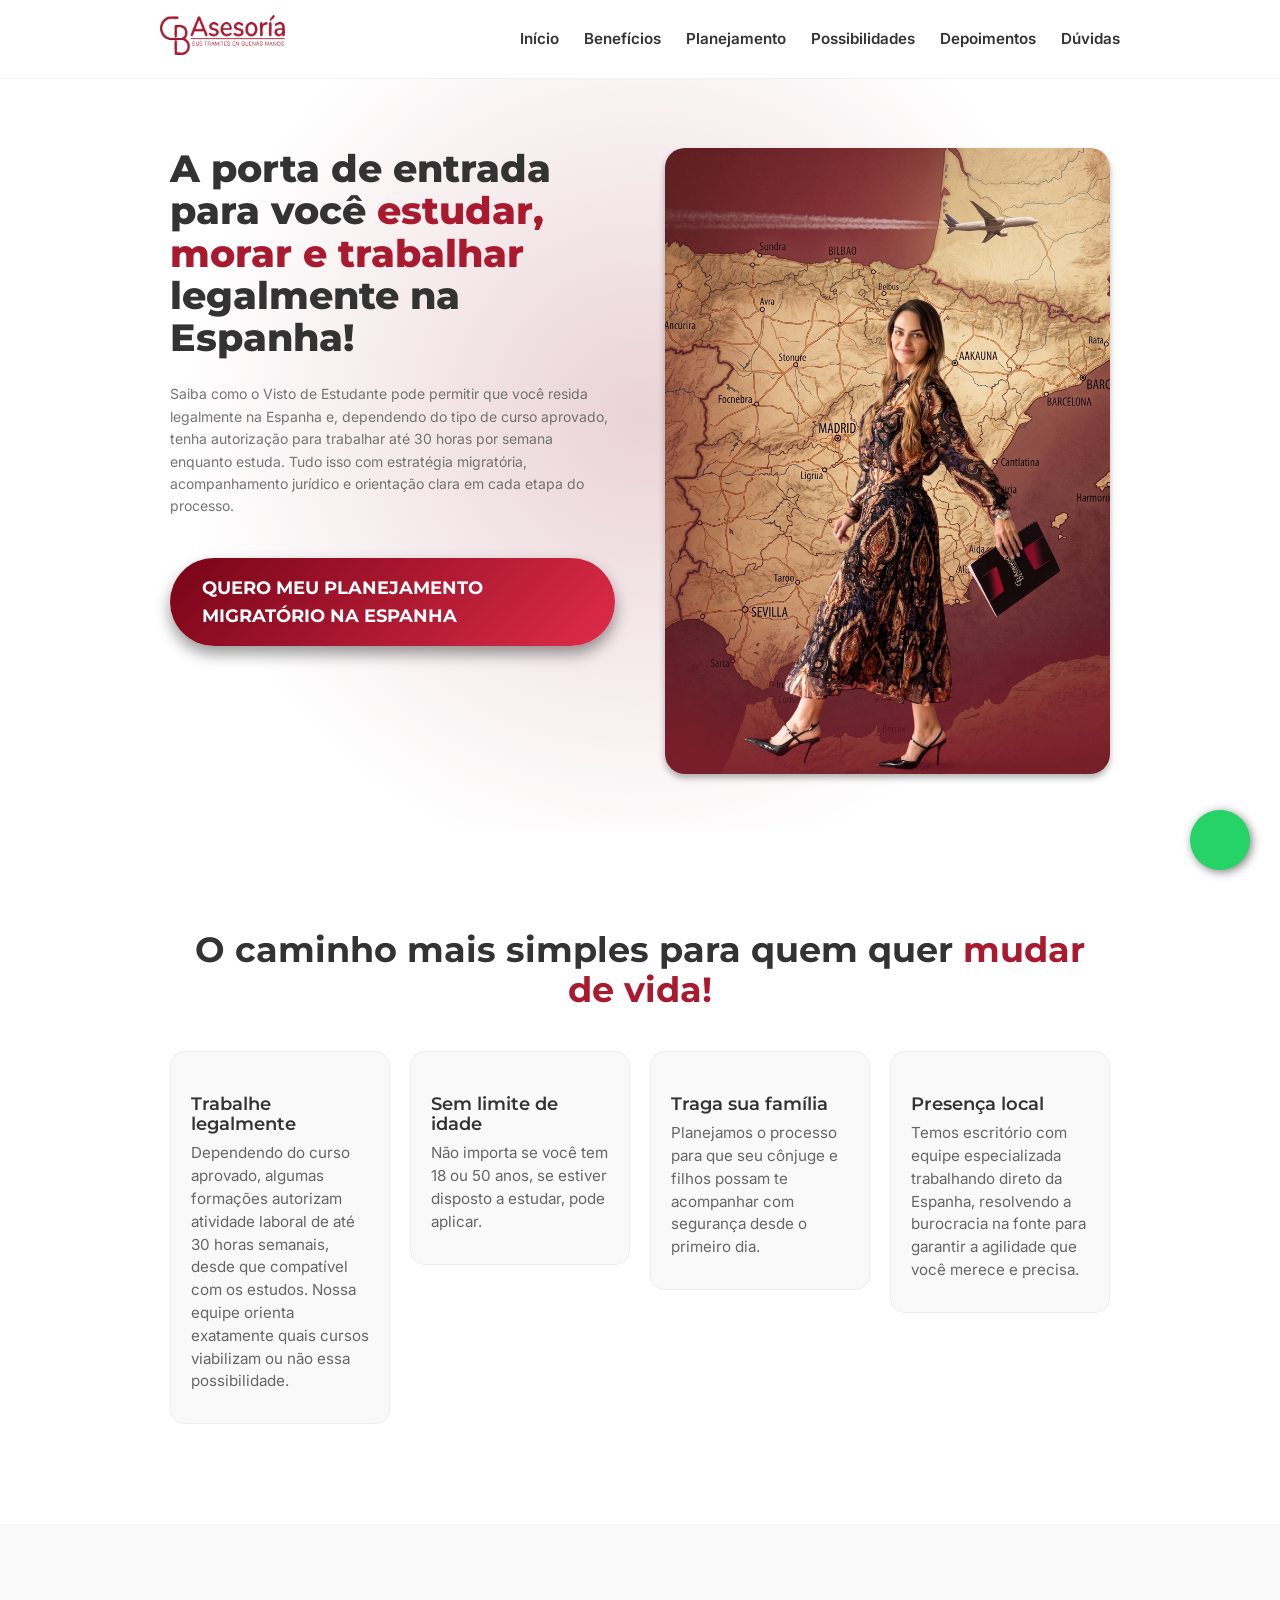
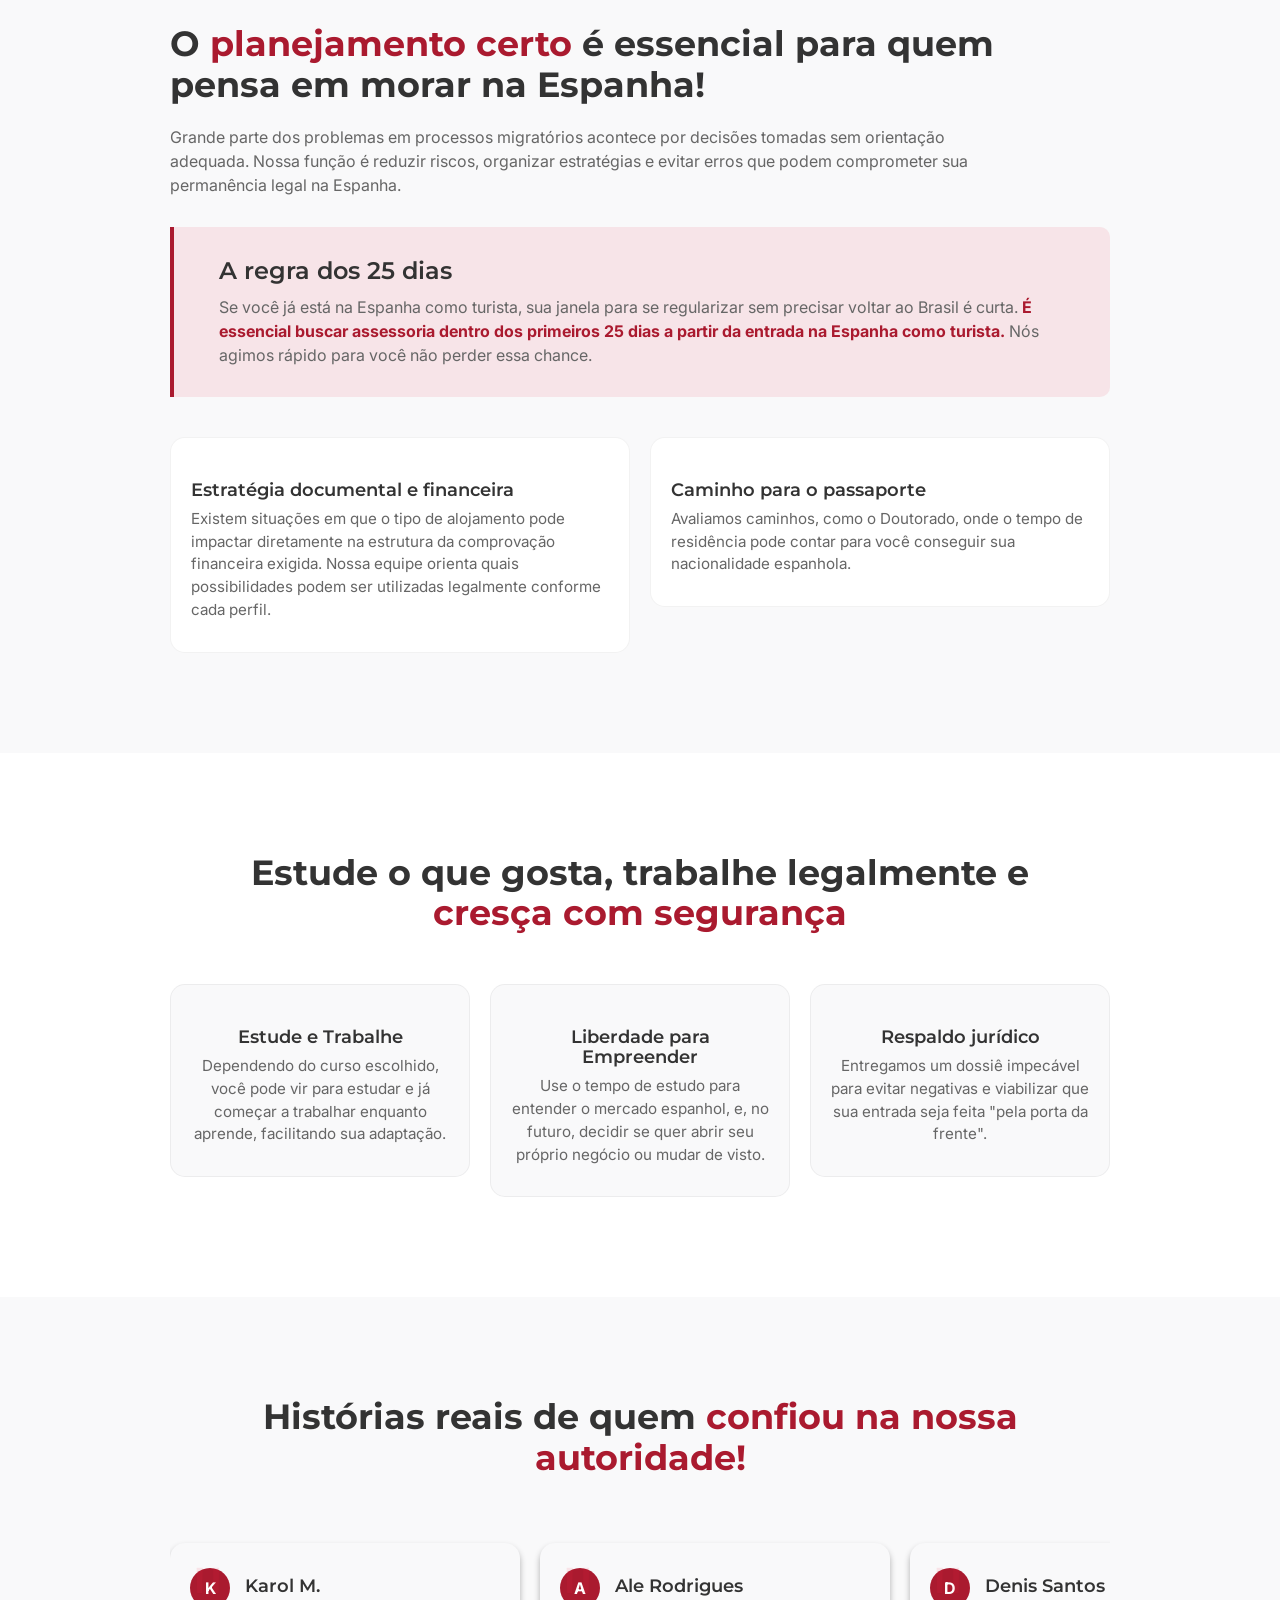
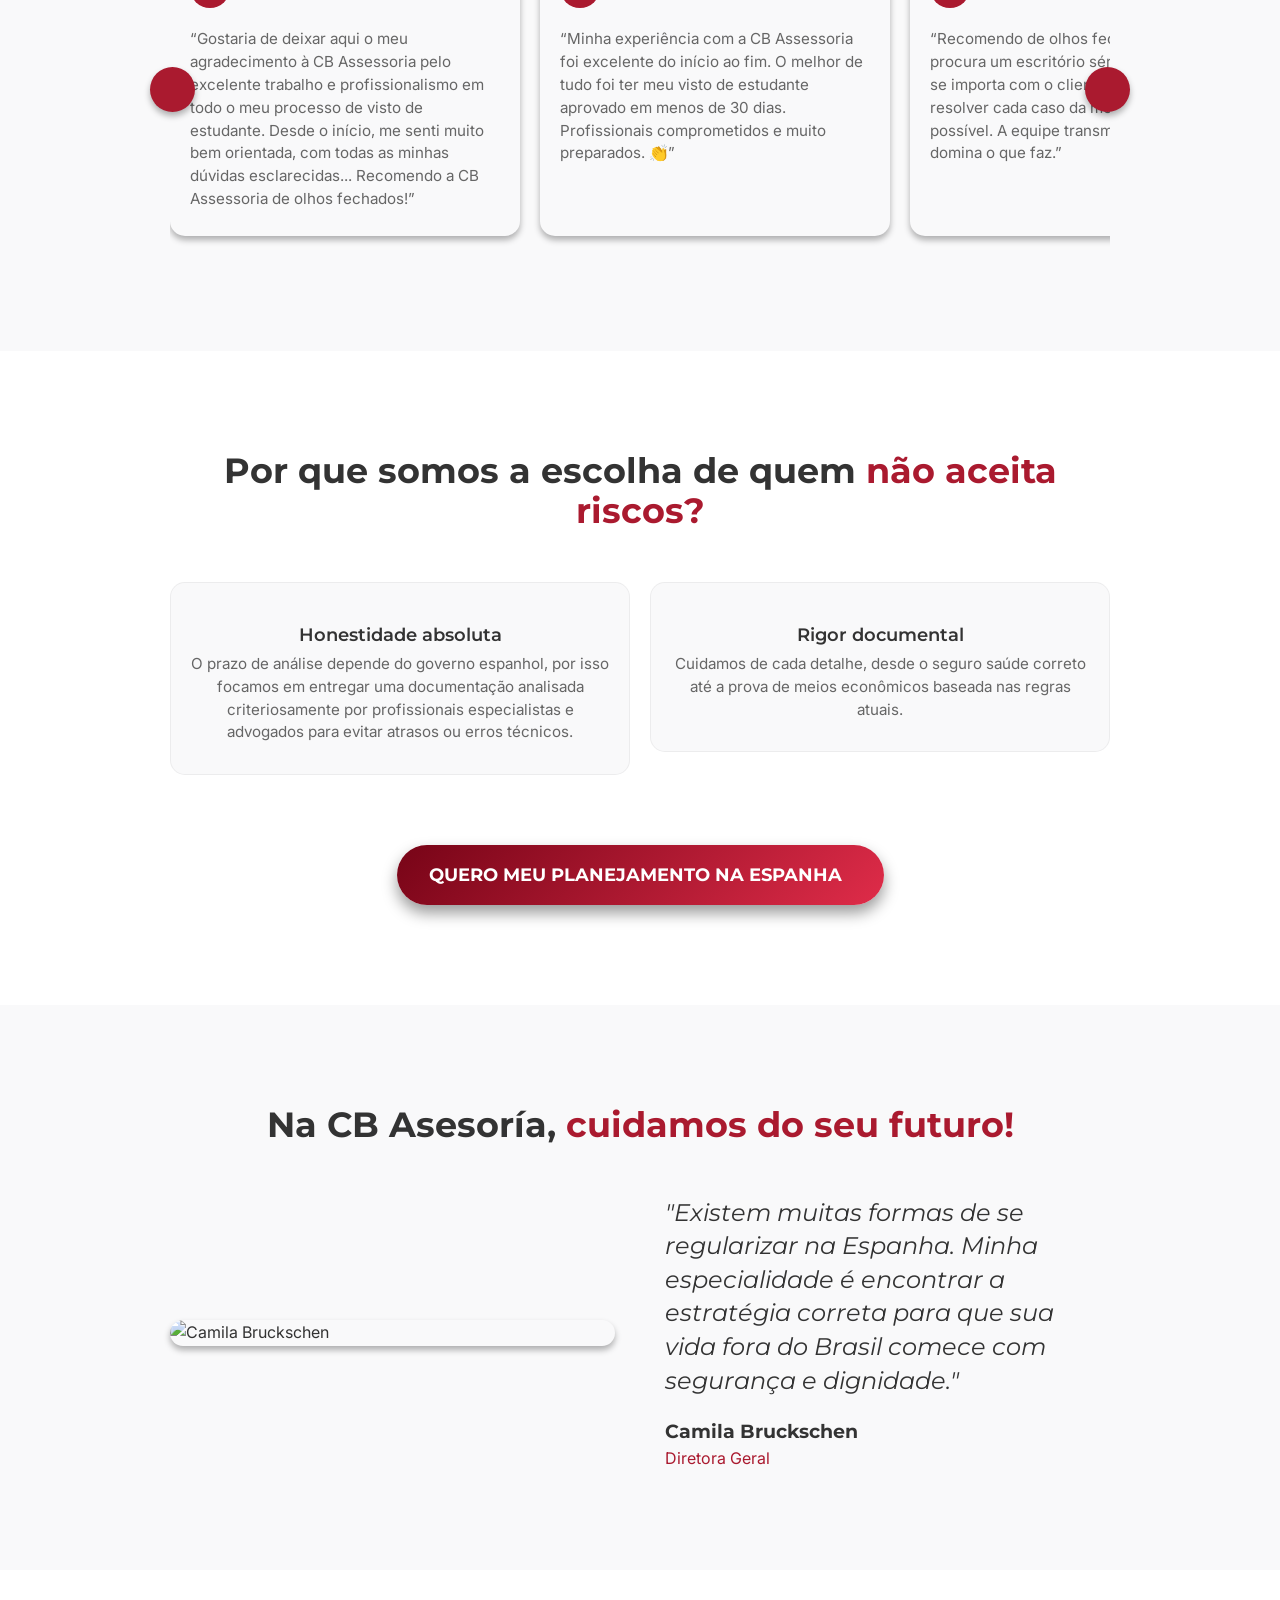
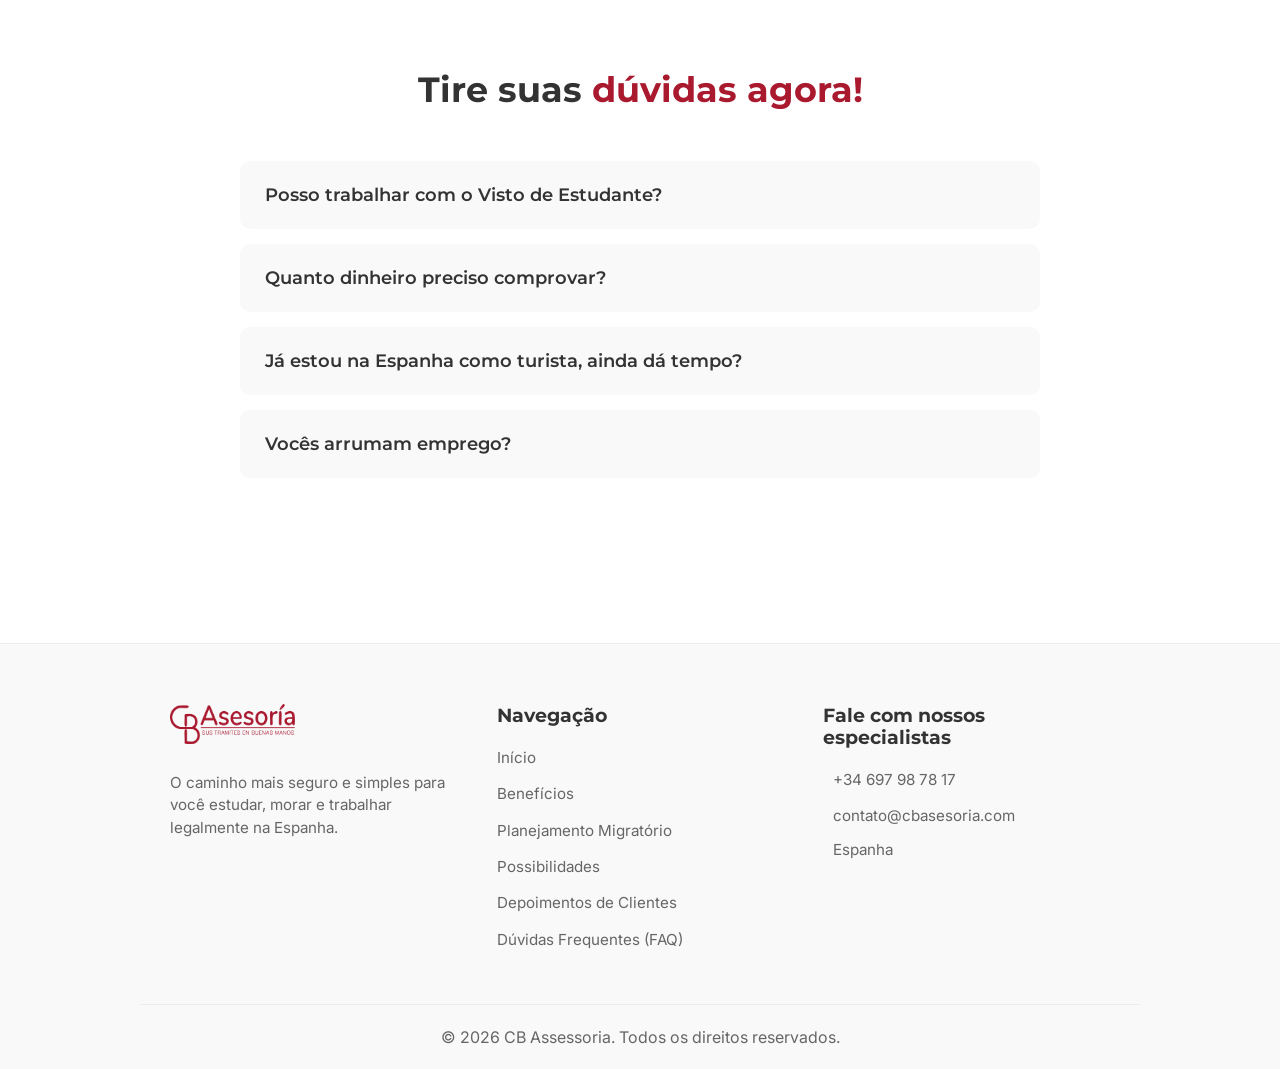
==== index.html @ a0b99d8f "Add files via upload" ====
<!DOCTYPE html>
<html lang="pt-BR">
<head>
    <meta charset="UTF-8">
    <meta name="viewport" content="width=device-width, initial-scale=1.0">
    <title>CB Assessoria - Visto de Estudante na Espanha</title>
    <meta name="description" content="O caminho mais simples para você estudar, morar e trabalhar legalmente na Espanha.">
    <link rel="stylesheet" href="style.css?v=2">
    <!-- Phosphor Icons -->
    <script src="https://unpkg.com/@phosphor-icons/web"></script>
</head>
<body>

    <!-- HEADER -->
    <header class="main-header">
        <div class="container header-container">
            <div class="logo">
                <img src="Layer-1.png.webp" alt="CB Assessoria Logo">
            </div>
            <div class="mobile-flag">
                <svg xmlns="http://www.w3.org/2000/svg" viewBox="0 0 750 500" width="30" height="20" style="border-radius: 3px; box-shadow: 0 1px 3px rgba(0,0,0,0.2);">
                    <rect width="750" height="500" fill="#AA151B"/>
                    <rect y="125" width="750" height="250" fill="#F1BF00"/>
                </svg>
            </div>
            <nav class="main-nav">
                <a href="#hero">Início</a>
                <a href="#beneficios">Benefícios</a>
                <a href="#planejamento">Planejamento</a>
                <a href="#possibilidades">Possibilidades</a>
                <a href="#depoimentos">Depoimentos</a>
                <a href="#faq">Dúvidas</a>
            </nav>
        </div>
    </header>

    <!-- Floating WhatsApp Button -->
    <a href="form.html" class="whatsapp-float" aria-label="Fale conosco no WhatsApp">
        <i class="ph-fill ph-whatsapp-logo"></i>
    </a>

    <!-- Mobile Fixed Bottom Button -->
    <a href="form.html" class="mobile-fixed-btn">
        FALAR COM UM ESPECIALISTA
        <i class="ph-bold ph-arrow-right"></i>
    </a>

    <!-- SEÇÃO 1: HERO -->
    <section class="hero" id="hero">
        <div class="container">
            <div class="two-col">
                <div style="text-align: left;">
                    <h1 style="margin-bottom: 24px;">A porta de entrada para você <span class="text-highlight">estudar, morar e trabalhar</span> legalmente na Espanha!</h1>
                    <p style="font-size: 14px; line-height: 1.6; margin-bottom: 40px; color: var(--c-text-muted);">Saiba como o Visto de Estudante pode permitir que você resida legalmente na Espanha e, dependendo do tipo de curso aprovado, tenha autorização para trabalhar até 30 horas por semana enquanto estuda. Tudo isso com estratégia migratória, acompanhamento jurídico e orientação clara em cada etapa do processo.</p>
                    <a href="form.html" class="btn btn-primary">
                        QUERO MEU PLANEJAMENTO MIGRATÓRIO NA ESPANHA
                        <i class="ph-bold ph-arrow-right"></i>
                    </a>
                </div>
                <div>
                    <img src="hero-cb.jpeg" alt="Estudar e trabalhar na Espanha" style="width: 100%; border-radius: 20px; object-fit: cover; box-shadow: var(--shadow-sm);">
                </div>
            </div>
        </div>
    </section>

    <!-- SEÇÃO 2: BENEFÍCIOS -->
    <section class="section-padding" id="beneficios">
        <div class="container">
            <h2 class="text-center" style="margin-bottom: 20px;">O caminho mais simples para quem quer <span class="text-highlight">mudar de vida!</span></h2>
            
            <div class="grid-cards">
                <div class="card">
                    <i class="ph-fill ph-briefcase"></i>
                    <h3>Trabalhe legalmente</h3>
                    <p>Dependendo do curso aprovado, algumas formações autorizam atividade laboral de até 30 horas semanais, desde que compatível com os estudos. Nossa equipe orienta exatamente quais cursos viabilizam ou não essa possibilidade.</p>
                </div>
                
                <div class="card">
                    <i class="ph-fill ph-users"></i>
                    <h3>Sem limite de idade</h3>
                    <p>Não importa se você tem 18 ou 50 anos, se estiver disposto a estudar, pode aplicar.</p>
                </div>

                <div class="card">
                    <i class="ph-fill ph-house-line"></i>
                    <h3>Traga sua família</h3>
                    <p>Planejamos o processo para que seu cônjuge e filhos possam te acompanhar com segurança desde o primeiro dia.</p>
                </div>

                <div class="card">
                    <i class="ph-fill ph-buildings"></i>
                    <h3>Presença local</h3>
                    <p>Temos escritório com equipe especializada trabalhando direto da Espanha, resolvendo a burocracia na fonte para garantir a agilidade que você merece e precisa.</p>
                </div>
            </div>
        </div>
    </section>

    <!-- SEÇÃO 3: PLANEJAMENTO E REGRA DOS 25 DIAS -->
    <section class="section-padding" style="background: var(--c-bg-card);" id="planejamento">
        <div class="container">
            <h2>O <span class="text-highlight">planejamento certo</span> é essencial para quem pensa em morar na Espanha!</h2>
            <p style="max-width: 800px; margin-top: 20px;">Grande parte dos problemas em processos migratórios acontece por decisões tomadas sem orientação adequada. Nossa função é reduzir riscos, organizar estratégias e evitar erros que podem comprometer sua permanência legal na Espanha.</p>
            
            <div class="alert-box">
                <div style="display: flex; gap: 15px; align-items: flex-start;">
                    <i class="ph-fill ph-warning-circle" style="font-size: 2rem; color: var(--c-red-bright);"></i>
                    <div>
                        <h3 style="margin-bottom: 10px;">A regra dos 25 dias</h3>
                        <p>Se você já está na Espanha como turista, sua janela para se regularizar sem precisar voltar ao Brasil é curta. <strong>É essencial buscar assessoria dentro dos primeiros 25 dias a partir da entrada na Espanha como turista.</strong> Nós agimos rápido para você não perder essa chance.</p>
                    </div>
                </div>
            </div>

            <div class="grid-cards">
                <div class="card" style="background: var(--c-bg-main);">
                    <i class="ph-fill ph-folder-open"></i>
                    <h3>Estratégia documental e financeira</h3>
                    <p>Existem situações em que o tipo de alojamento pode impactar diretamente na estrutura da comprovação financeira exigida. Nossa equipe orienta quais possibilidades podem ser utilizadas legalmente conforme cada perfil.</p>
                </div>
                <div class="card" style="background: var(--c-bg-main);">
                    <i class="ph-fill ph-passport"></i>
                    <h3>Caminho para o passaporte</h3>
                    <p>Avaliamos caminhos, como o Doutorado, onde o tempo de residência pode contar para você conseguir sua nacionalidade espanhola.</p>
                </div>
            </div>
        </div>
    </section>

    <!-- SEÇÃO 4: POSSIBILIDADES -->
    <section class="section-padding" id="possibilidades">
        <div class="container text-center">
            <h2 style="max-width: 800px; margin: 0 auto 50px;">Estude o que gosta, trabalhe legalmente e <span class="text-highlight">cresça com segurança</span></h2>
            
            <div class="grid-cards">
                <div class="card">
                    <i class="ph-fill ph-student"></i>
                    <h3>Estude e Trabalhe</h3>
                    <p>Dependendo do curso escolhido, você pode vir para estudar e já começar a trabalhar enquanto aprende, facilitando sua adaptação.</p>
                </div>
                <div class="card">
                    <i class="ph-fill ph-rocket-launch"></i>
                    <h3>Liberdade para Empreender</h3>
                    <p>Use o tempo de estudo para entender o mercado espanhol, e, no futuro, decidir se quer abrir seu próprio negócio ou mudar de visto.</p>
                </div>
                <div class="card">
                    <i class="ph-fill ph-scales"></i>
                    <h3>Respaldo jurídico</h3>
                    <p>Entregamos um dossiê impecável para evitar negativas e viabilizar que sua entrada seja feita "pela porta da frente".</p>
                </div>
            </div>
        </div>
    </section>

    <!-- SEÇÃO 5: PROVA SOCIAL -->
    <section class="section-padding" style="background: var(--c-bg-card);" id="depoimentos">
        <div class="container">
            <h2 class="text-center" style="margin-bottom: 50px;">Histórias reais de quem <span class="text-highlight">confiou na nossa autoridade!</span></h2>
            
            <div class="carousel-wrapper" style="position: relative;">
                <button class="carousel-btn prev-btn" aria-label="Anterior" onclick="scrollCarousel(-1)"><i class="ph-bold ph-caret-left"></i></button>
                <div class="testimonial-carousel" id="testimonial-carousel">
                    <!-- Depoimento 1 -->
                    <div class="testimonial-card">
                        <div class="testimonial-header">
                            <div class="avatar-placeholder">K</div>
                            <div>
                                <h3>Karol M.</h3>
                                <div class="stars">
                                    <i class="ph-fill ph-star"></i><i class="ph-fill ph-star"></i><i class="ph-fill ph-star"></i><i class="ph-fill ph-star"></i><i class="ph-fill ph-star"></i>
                                </div>
                            </div>
                        </div>
                        <p>“Gostaria de deixar aqui o meu agradecimento à CB Assessoria pelo excelente trabalho e profissionalismo em todo o meu processo de visto de estudante. Desde o início, me senti muito bem orientada, com todas as minhas dúvidas esclarecidas... Recomendo a CB Assessoria de olhos fechados!”</p>
                    </div>

                    <!-- Depoimento 2 -->
                    <div class="testimonial-card">
                        <div class="testimonial-header">
                            <div class="avatar-placeholder">A</div>
                            <div>
                                <h3>Ale Rodrigues</h3>
                                <div class="stars">
                                    <i class="ph-fill ph-star"></i><i class="ph-fill ph-star"></i><i class="ph-fill ph-star"></i><i class="ph-fill ph-star"></i><i class="ph-fill ph-star"></i>
                                </div>
                            </div>
                        </div>
                        <p>“Minha experiência com a CB Assessoria foi excelente do início ao fim. O melhor de tudo foi ter meu visto de estudante aprovado em menos de 30 dias. Profissionais comprometidos e muito preparados. 👏”</p>
                    </div>

                    <!-- Depoimento 3 -->
                    <div class="testimonial-card">
                        <div class="testimonial-header">
                            <div class="avatar-placeholder">D</div>
                            <div>
                                <h3>Denis Santos</h3>
                                <div class="stars">
                                    <i class="ph-fill ph-star"></i><i class="ph-fill ph-star"></i><i class="ph-fill ph-star"></i><i class="ph-fill ph-star"></i><i class="ph-fill ph-star"></i>
                                </div>
                            </div>
                        </div>
                        <p>“Recomendo de olhos fechados a quem procura um escritório sério, que realmente se importa com o cliente e faz de tudo para resolver cada caso da melhor forma possível. A equipe transmite segurança e domina o que faz.”</p>
                    </div>

                    <!-- Depoimento 4 -->
                    <div class="testimonial-card">
                        <div class="testimonial-header">
                            <div class="avatar-placeholder">T</div>
                            <div>
                                <h3>Thiago F.</h3>
                                <div class="stars">
                                    <i class="ph-fill ph-star"></i><i class="ph-fill ph-star"></i><i class="ph-fill ph-star"></i><i class="ph-fill ph-star"></i><i class="ph-fill ph-star"></i>
                                </div>
                            </div>
                        </div>
                        <p>“Quero deixar aqui meu agradecimento à CB de forma muito sincera. Esse processo foi intenso, cheio de etapas e ansiedade, e em nenhum momento me senti sozinho. Sempre houve atenção, cuidado, clareza e presença real.”</p>
                    </div>

                    <!-- Depoimento 5 -->
                    <div class="testimonial-card">
                        <div class="testimonial-header">
                            <div class="avatar-placeholder">C</div>
                            <div>
                                <h3>Caio Nepomuceno</h3>
                                <div class="stars">
                                    <i class="ph-fill ph-star"></i><i class="ph-fill ph-star"></i><i class="ph-fill ph-star"></i><i class="ph-fill ph-star"></i><i class="ph-fill ph-star"></i>
                                </div>
                            </div>
                        </div>
                        <p>“Excelente escritório de assessoria! Atendimento ágil, equipe atenciosa e muito profissional. Sempre disponíveis para tirar dúvidas e oferecer as melhores soluções. Recomendo pela qualidade e confiança no serviço!”</p>
                    </div>
                </div>
                <button class="carousel-btn next-btn" aria-label="Próximo" onclick="scrollCarousel(1)"><i class="ph-bold ph-caret-right"></i></button>
            </div>
        </div>
    </section>

    <!-- SEÇÃO 6: AUTORIDADE -->
    <section class="section-padding text-center" id="autoridade">
        <div class="container">
            <h2 style="margin-bottom: 50px;">Por que somos a escolha de quem <span class="text-highlight">não aceita riscos?</span></h2>
            
            <div class="grid-cards" style="margin-bottom: 50px;">
                <div class="card">
                    <i class="ph-fill ph-handshake"></i>
                    <h3>Honestidade absoluta</h3>
                    <p>O prazo de análise depende do governo espanhol, por isso focamos em entregar uma documentação analisada criteriosamente por profissionais especialistas e advogados para evitar atrasos ou erros técnicos.</p>
                </div>
                <div class="card">
                    <i class="ph-fill ph-magnifying-glass"></i>
                    <h3>Rigor documental</h3>
                    <p>Cuidamos de cada detalhe, desde o seguro saúde correto até a prova de meios econômicos baseada nas regras atuais.</p>
                </div>
            </div>

            <a href="form.html" class="btn btn-primary" style="margin-top: 20px;">
                QUERO MEU PLANEJAMENTO NA ESPANHA
                <i class="ph-bold ph-arrow-right"></i>
            </a>
        </div>
    </section>

    <!-- SEÇÃO 7: DIRETORIA -->
    <section class="section-padding bio-section" id="diretoria">
        <div class="container">
            <h2 class="text-center" style="margin-bottom: 50px;">Na CB Asesoría, <span class="text-highlight">cuidamos do seu futuro!</span></h2>
            
            <div class="bio-grid">
                <!-- Foto da Camila -->
                <div style="border-radius: 20px; overflow: hidden; box-shadow: var(--shadow-sm); display: flex;">
                    <img src="Camila Bruckschen.jpg" alt="Camila Bruckschen" style="width: 100%; object-fit: cover; border-radius: 20px;">
                </div>
                
                <div>
                    <div class="bio-quote">
                        "Existem muitas formas de se regularizar na Espanha. Minha especialidade é encontrar a estratégia correta para que sua vida fora do Brasil comece com segurança e dignidade."
                    </div>
                    <p style="font-family: var(--f-heading); font-weight: 700; color: var(--c-text-main); font-size: 1.2rem;">Camila Bruckschen</p>
                    <p class="text-highlight">Diretora Geral</p>
                </div>
            </div>
        </div>
    </section>

    <!-- SEÇÃO 8: FAQ -->
    <section class="section-padding" id="faq">
        <div class="container">
            <h2 class="text-center">Tire suas <span class="text-highlight">dúvidas agora!</span></h2>
            
            <div class="faq-container">
                <div class="faq-item">
                    <div class="faq-question">
                        <span>Posso trabalhar com o Visto de Estudante?</span>
                        <i class="ph-bold ph-caret-down"></i>
                    </div>
                    <div class="faq-answer">
                        <p style="margin-top: 15px;">Sim, mas atenção no prazo para dar entrada dentro dos primeiros 25 dias de viagem! A lei permite trabalhar até 30 horas por semana, desde que não atrapalhe seus estudos.</p>
                    </div>
                </div>

                <div class="faq-item">
                    <div class="faq-question">
                        <span>Quanto dinheiro preciso comprovar?</span>
                        <i class="ph-bold ph-caret-down"></i>
                    </div>
                    <div class="faq-answer">
                        <p style="margin-top: 15px;">O governo pede cerca de 7.200€ por ano, mas nós ajudamos a readequar essa estratégia se você já tiver alojamento garantido.</p>
                    </div>
                </div>

                <div class="faq-item">
                    <div class="faq-question">
                        <span>Já estou na Espanha como turista, ainda dá tempo?</span>
                        <i class="ph-bold ph-caret-down"></i>
                    </div>
                    <div class="faq-answer">
                        <p style="margin-top: 15px;">Sim, mas você deve nos procurar preferencialmente nos seus primeiros 25 dias de viagem para garantir o protocolo.</p>
                    </div>
                </div>

                <div class="faq-item">
                    <div class="faq-question">
                        <span>Vocês arrumam emprego?</span>
                        <i class="ph-bold ph-caret-down"></i>
                    </div>
                    <div class="faq-answer">
                        <p style="margin-top: 15px;">Não. Nossa função é garantir que você tenha o documento legal para trabalhar. Com a autorização na mão, o mercado espanhol se abre para você.</p>
                    </div>
                </div>
            </div>
        </div>
    </section>

    <footer class="main-footer">
        <div class="container footer-grid">
            <div class="footer-col">
                <img src="Layer-1.png.webp" alt="CB Assessoria Logo" class="footer-logo">
                <p>O caminho mais seguro e simples para você estudar, morar e trabalhar legalmente na Espanha.</p>
            </div>
            <div class="footer-col">
                <h4>Navegação</h4>
                <a href="#hero">Início</a>
                <a href="#beneficios">Benefícios</a>
                <a href="#planejamento">Planejamento Migratório</a>
                <a href="#possibilidades">Possibilidades</a>
                <a href="#depoimentos">Depoimentos de Clientes</a>
                <a href="#faq">Dúvidas Frequentes (FAQ)</a>
            </div>
            <div class="footer-col">
                <h4>Fale com nossos especialistas</h4>
                <a href="form.html"><i class="ph-fill ph-whatsapp-logo"></i> +34 697 98 78 17</a>
                <p><i class="ph-fill ph-envelope"></i> contato@cbasesoria.com</p>
                <p><i class="ph-fill ph-map-pin"></i> Espanha</p>
            </div>
        </div>
        <div class="footer-bottom container">
            <p>&copy; 2026 CB Assessoria. Todos os direitos reservados.</p>
        </div>
    </footer>

    <script src="script.js"></script>
</body>
</html>
---- style.css ----
@import url('https://fonts.googleapis.com/css2?family=Inter:wght@300;400;500;600&family=Montserrat:wght@500;600;700;800&display=swap');

:root {
  /* Colors - Primary (Reds) */
  --c-red-bright: #AA1A2F;
  --c-red-dark: #942032;
  --c-red-crimson: #df2c49;
  --c-red-deep: #770417;

  /* Colors - Neutrals (Light Mode) */
  --c-bg-main: #ffffff;
  --c-bg-card: #f9f9fa;
  --c-bg-card-hover: #f1f1f1;
  
  /* Colors - Text */
  --c-text-main: #333333;
  --c-text-muted: #666666;
  --c-text-dark: #000000;
  --c-text-light: #ffffff;

  /* Colors - Accents */
  --c-whatsapp: #25d366;
  --c-yellow: #fcb900;

  /* Fonts */
  --f-heading: 'Montserrat', sans-serif;
  --f-body: 'Inter', sans-serif;

  /* Gradient */
  --gradient-btn: linear-gradient(-45deg, var(--c-red-bright), var(--c-red-dark), var(--c-red-crimson), var(--c-red-deep));
  
  /* Shadows */
  --shadow-sm: 0 4px 6px rgba(0,0,0,0.3);
  --shadow-md: 0 8px 15px rgba(0,0,0,0.4);
  --shadow-glow: 0 0 20px rgba(254, 35, 67, 0.4);
}

* {
  margin: 0;
  padding: 0;
  box-sizing: border-box;
}

html {
  scroll-behavior: smooth;
  font-size: 16px;
}

body {
  font-family: var(--f-body);
  background-color: var(--c-bg-main);
  color: var(--c-text-main);
  line-height: 1.6;
  overflow-x: hidden;
}

/* Typography */
h1, h2, h3, h4, h5, h6 {
  font-family: var(--f-heading);
  line-height: 1.15;
}

h1 { font-size: clamp(2rem, 4vw, 3rem); font-weight: 800; margin-bottom: 20px; }
h2 { font-size: clamp(1.6rem, 3vw, 2.2rem); font-weight: 700; margin-bottom: 15px; }
h3 { font-size: clamp(1.2rem, 2vw, 1.5rem); font-weight: 600; margin-bottom: 10px; }

p {
  color: var(--c-text-muted);
  font-size: 1rem;
  line-height: 1.5;
}

/* Utilities */
.container {
  width: 100%;
  max-width: 1000px;
  margin: 0 auto;
  padding: 0 30px;
}

.text-center { text-align: center; }
.text-highlight { color: var(--c-red-bright); }

.section-padding { padding: 100px 0; }

/* Buttons */
.btn {
  display: inline-flex;
  align-items: center;
  justify-content: center;
  gap: 10px;
  padding: 16px 32px;
  border-radius: 50px;
  font-family: var(--f-heading);
  font-weight: 700;
  font-size: 1.1rem;
  text-decoration: none;
  color: var(--c-text-light);
  border: none;
  cursor: pointer;
  transition: transform 0.3s ease, box-shadow 0.3s ease;
}

.btn-primary {
  background: var(--gradient-btn);
  background-size: 300% 300%;
  animation: gradientFlow 6s ease infinite;
  box-shadow: var(--shadow-md);
}

.btn-primary:hover {
  transform: translateY(-3px);
  box-shadow: var(--shadow-glow);
}

@keyframes gradientFlow {
  0% { background-position: 0% 50%; }
  50% { background-position: 100% 50%; }
  100% { background-position: 0% 50%; }
}

/* Header & Nav */
.main-header {
  position: fixed;
  top: 0;
  width: 100%;
  background: rgba(255, 255, 255, 0.95);
  backdrop-filter: blur(10px);
  z-index: 1000;
  border-bottom: 1px solid rgba(0,0,0,0.05);
}

.header-container {
  display: flex;
  align-items: center;
  justify-content: space-between;
  padding: 15px 20px;
}

.main-nav {
  display: none;
}

.mobile-flag {
  display: flex;
  align-items: center;
}

@media (min-width: 992px) {
  .main-nav {
    display: flex;
    gap: 25px;
  }
  .mobile-flag {
    display: none;
  }
}

.main-nav a {
  color: var(--c-text-main);
  text-decoration: none;
  font-weight: 600;
  font-size: 0.95rem;
  transition: color 0.3s;
}

.main-nav a:hover {
  color: var(--c-red-bright);
}

.logo img {
  height: 40px;
}

/* Floating WhatsApp Button */
.whatsapp-float {
  position: fixed;
  width: 60px;
  height: 60px;
  bottom: 30px;
  right: 30px;
  background-color: var(--c-whatsapp);
  color: var(--c-text-light);
  border-radius: 50px;
  text-align: center;
  font-size: 30px;
  box-shadow: 2px 2px 10px rgba(0,0,0,0.5);
  z-index: 100;
  display: flex;
  align-items: center;
  justify-content: center;
  text-decoration: none;
  transition: transform 0.3s;
}

.whatsapp-float:hover {
  transform: scale(1.1);
}

.whatsapp-float i {
  font-size: 36px;
  line-height: 1;
  display: flex;
}

/* Hero Section */
.hero {
  min-height: calc(100vh - 70px);
  display: flex;
  align-items: center;
  position: relative;
  overflow: hidden;
  padding-top: 100px; /* Offset for fixed header */
}

@media (min-width: 992px) {
  .hero .two-col {
    align-items: flex-start;
  }
}

.hero h1 {
  font-size: clamp(1.8rem, 3vw, 2.4rem);
  line-height: 1.1;
  margin-top: 0;
}

.hero p {
  font-size: 0.85rem;
  line-height: 1.5;
}

.hero::before {
  content: '';
  position: absolute;
  top: 0; left: 0; right: 0; bottom: 0;
  background: radial-gradient(circle at center, rgba(148, 32, 50, 0.2) 0%, transparent 60%);
  z-index: -1;
}

.hero-content {
  max-width: 800px;
  margin: 0 auto;
  text-align: center;
}

.hero h1 {
  margin-bottom: 24px;
}

.hero p {
  font-size: 1.25rem;
  margin-bottom: 40px;
  color: var(--c-text-main);
  opacity: 0.9;
}

/* Layout Utilities */
.two-col {
  display: grid;
  grid-template-columns: 1fr;
  gap: 30px;
}

.img-placeholder {
  width: 100%;
  aspect-ratio: 4/3;
  background: #eeeeee;
  border-radius: 20px;
  border: 2px dashed rgba(0,0,0,0.1);
  display: flex;
  align-items: center;
  justify-content: center;
  color: var(--c-text-muted);
  font-family: var(--f-heading);
}

@media (min-width: 992px) {
  .two-col {
    grid-template-columns: 1fr 1fr;
    gap: 50px;
    align-items: center;
  }
}

/* Feature Grid */
.grid-cards {
  display: flex;
  flex-direction: column;
  gap: 20px;
  margin-top: 40px;
  align-items: stretch;
}

@media (min-width: 992px) {
  .grid-cards {
    flex-direction: row;
    flex-wrap: nowrap;
  }
  .grid-cards > * {
    flex: 1;
    min-width: 0;
  }
}
.card {
  background: var(--c-bg-card);
  padding: 30px 20px;
  border-radius: 15px;
  border: 1px solid rgba(0,0,0,0.05);
  transition: transform 0.3s, box-shadow 0.3s;
  height: 100%;
  display: flex;
  flex-direction: column;
}

.card:hover {
  transform: translateY(-5px);
  box-shadow: var(--shadow-sm);
}

.card i {
  font-size: 2.2rem;
  color: var(--c-red-bright);
  margin-bottom: 12px;
}

.card h3 {
  margin-bottom: 8px;
  font-size: 1.1rem;
}

.card p {
  font-size: 0.95rem;
  flex-grow: 1;
}

/* Alert Box */
.alert-box {
  background: rgba(223, 44, 73, 0.1);
  border-left: 4px solid var(--c-red-bright);
  padding: 30px;
  border-radius: 0 10px 10px 0;
  margin-top: 30px;
}

.alert-box strong {
  color: var(--c-red-bright);
}

/* Testimonials */
.carousel-wrapper {
  position: relative;
  display: flex;
  align-items: center;
}

.testimonial-carousel {
  display: flex;
  gap: 20px;
  overflow-x: auto;
  scroll-snap-type: x mandatory;
  scroll-behavior: smooth;
  padding: 15px 5px;
  -ms-overflow-style: none;
  scrollbar-width: none;
  width: 100%;
}

.testimonial-carousel::-webkit-scrollbar {
  display: none;
}

.testimonial-carousel .testimonial-card {
  flex: 0 0 85%;
  scroll-snap-align: center;
}

@media (min-width: 768px) {
  .testimonial-carousel .testimonial-card {
    flex: 0 0 350px;
    scroll-snap-align: start;
  }
}

.carousel-btn {
  background: var(--c-red-bright);
  color: white;
  border: none;
  border-radius: 50%;
  width: 45px;
  height: 45px;
  display: flex;
  align-items: center;
  justify-content: center;
  font-size: 1.2rem;
  cursor: pointer;
  position: absolute;
  z-index: 10;
  box-shadow: var(--shadow-sm);
  transition: transform 0.3s;
}

.carousel-btn:hover {
  transform: scale(1.1);
}

.prev-btn {
  left: -20px;
}

.next-btn {
  right: -20px;
}

@media (max-width: 768px) {
  .carousel-btn {
    display: none;
  }
}

.testimonial-card {
  background: var(--c-bg-card);
  padding: 25px 20px;
  border-radius: 15px;
  position: relative;
  box-shadow: var(--shadow-sm);
}

.testimonial-card::before {
  content: '"';
  font-family: var(--f-heading);
  position: absolute;
  top: 10px;
  left: 20px;
  font-size: 6rem;
  color: rgba(254, 35, 67, 0.1);
  line-height: 1;
}

.testimonial-header {
  display: flex;
  align-items: center;
  gap: 15px;
  margin-bottom: 20px;
}

.testimonial-card h3 {
  font-size: 1.1rem;
  margin-bottom: 5px;
}

.testimonial-card p {
  font-size: 0.95rem;
  line-height: 1.5;
}

.testimonial-card .stars i {
  font-size: 1rem;
}

.avatar-placeholder {
  width: 40px;
  height: 40px;
  border-radius: 50%;
  background: var(--c-red-bright);
  display: flex;
  align-items: center;
  justify-content: center;
  font-weight: bold;
  font-size: 1rem;
  color: #fff;
}

.stars {
  color: var(--c-yellow);
}

/* Bio Section */
.bio-section {
  background: var(--c-bg-card);
}

.bio-grid {
  display: grid;
  grid-template-columns: 1fr 1fr;
  gap: 50px;
  align-items: center;
}

.bio-img-placeholder {
  width: 100%;
  aspect-ratio: 4/5;
  background: #eeeeee;
  border-radius: 20px;
  display: flex;
  align-items: center;
  justify-content: center;
  color: var(--c-text-muted);
  font-family: var(--f-heading);
  border: 2px dashed rgba(0,0,0,0.1);
}

.bio-quote {
  font-size: 1.5rem;
  font-family: var(--f-heading);
  font-style: italic;
  margin-bottom: 20px;
  line-height: 1.4;
}

/* FAQ Accordion */
.faq-container {
  max-width: 800px;
  margin: 50px auto 0;
}

.faq-item {
  background: var(--c-bg-card);
  margin-bottom: 15px;
  border-radius: 10px;
  overflow: hidden;
}

.faq-question {
  padding: 20px 25px;
  display: flex;
  justify-content: space-between;
  align-items: center;
  cursor: pointer;
  font-family: var(--f-heading);
  font-weight: 600;
  font-size: 1.1rem;
  transition: background 0.3s;
}

.faq-question:hover {
  background: var(--c-bg-card-hover);
}

.faq-question i {
  transition: transform 0.3s;
}

.faq-question.active i {
  transform: rotate(180deg);
}

.faq-answer {
  padding: 0 25px;
  max-height: 0;
  overflow: hidden;
  transition: max-height 0.3s ease, padding 0.3s ease;
}

.faq-question.active + .faq-answer {
  padding: 0 25px 20px;
  max-height: 300px; /* arbitrary height larger than content */
}

/* Form Page specifics */
.form-page {
  display: flex;
  min-height: 100vh;
  align-items: center;
  justify-content: center;
  padding: 40px 20px;
  background-color: var(--c-red-bright);
  background-image: linear-gradient(rgba(170, 26, 47, 0.8), rgba(170, 26, 47, 0.8)), url('formulario.cb.jpeg');
  background-size: cover;
  background-position: center;
  background-attachment: fixed;
}

.form-container {
  background: #ffffff;
  padding: 40px;
  border-radius: 20px;
  width: 100%;
  max-width: 600px;
  box-shadow: var(--shadow-md);
  border: 1px solid rgba(0,0,0,0.05);
}

.form-group {
  margin-bottom: 25px;
}

.form-label {
  display: block;
  margin-bottom: 10px;
  font-family: var(--f-heading);
  font-weight: 600;
}

.form-control {
  width: 100%;
  padding: 15px;
  background: #ffffff;
  border: 1px solid rgba(0,0,0,0.1);
  border-radius: 10px;
  color: var(--c-text-main);
  font-family: var(--f-body);
  font-size: 1rem;
  transition: border-color 0.3s;
}

.form-control:focus {
  outline: none;
  border-color: var(--c-red-bright);
}

/* Custom Radio/Checkbox */
.radio-group {
  display: flex;
  flex-direction: column;
  gap: 10px;
}

.radio-label {
  display: flex;
  align-items: center;
  gap: 10px;
  padding: 15px;
  background: #ffffff;
  border: 1px solid rgba(0,0,0,0.1);
  border-radius: 10px;
  cursor: pointer;
  transition: all 0.3s;
}

.radio-label:hover {
  background: rgba(0,0,0,0.02);
}

.radio-input {
  display: none;
}

.radio-custom {
  width: 20px;
  height: 20px;
  border: 2px solid var(--c-text-muted);
  border-radius: 50%;
  display: flex;
  align-items: center;
  justify-content: center;
}

.radio-input:checked + .radio-custom {
  border-color: var(--c-red-bright);
}

.radio-input:checked + .radio-custom::after {
  content: '';
  width: 10px;
  height: 10px;
  background: var(--c-red-bright);
  border-radius: 50%;
}

.radio-input:checked ~ span {
  color: var(--c-red-bright);
  font-weight: 600;
}

.radio-label:has(.radio-input:checked) {
  border-color: var(--c-red-bright);
  background: rgba(254, 35, 67, 0.05);
}

/* Footer */
.main-footer {
  background: var(--c-bg-card);
  padding: 60px 0 20px;
  border-top: 1px solid rgba(0,0,0,0.05);
  margin-top: 50px;
}

.footer-grid {
  display: grid;
  grid-template-columns: 1fr;
  gap: 40px;
  margin-bottom: 40px;
}

@media (min-width: 768px) {
  .footer-grid {
    grid-template-columns: repeat(3, 1fr);
  }
}

.footer-col h4 {
  font-size: 1.2rem;
  margin-bottom: 20px;
  color: var(--c-text-main);
}

.footer-col a, .footer-col p {
  display: flex;
  align-items: center;
  gap: 10px;
  color: var(--c-text-muted);
  text-decoration: none;
  margin-bottom: 12px;
  font-size: 0.95rem;
  transition: color 0.3s;
}

.footer-col a:hover {
  color: var(--c-red-bright);
}

.footer-logo {
  height: 40px;
  margin-bottom: 20px;
}

.footer-bottom {
  text-align: center;
  padding-top: 20px;
  border-top: 1px solid rgba(0,0,0,0.05);
  font-size: 0.85rem;
}

@media (max-width: 768px) {
  .bio-grid {
    grid-template-columns: 1fr;
  }
}

/* Mobile Optimizations */
.mobile-fixed-btn {
  display: none;
}

@media (max-width: 768px) {
  .section-padding {
    padding: 45px 0 !important;
  }
  
  /* Hide standard buttons in content */
  .btn.btn-primary {
    display: none !important;
  }
  
  /* Hide the round WhatsApp icon to avoid clutter */
  .whatsapp-float {
    display: none !important;
  }
  
  /* Show fixed bottom button */
  .mobile-fixed-btn {
    display: flex;
    position: fixed;
    bottom: 0;
    left: 0;
    width: 100%;
    background: var(--c-red-bright);
    color: #fff;
    padding: 18px 20px;
    font-weight: 800;
    z-index: 1000;
    text-decoration: none;
    box-shadow: 0 -4px 15px rgba(0,0,0,0.15);
    justify-content: center;
    align-items: center;
    gap: 10px;
    font-size: 1.05rem;
    text-transform: uppercase;
  }
  
  /* Add padding to body so footer content isn't covered by fixed button */
  body {
    padding-bottom: 65px;
  }
}
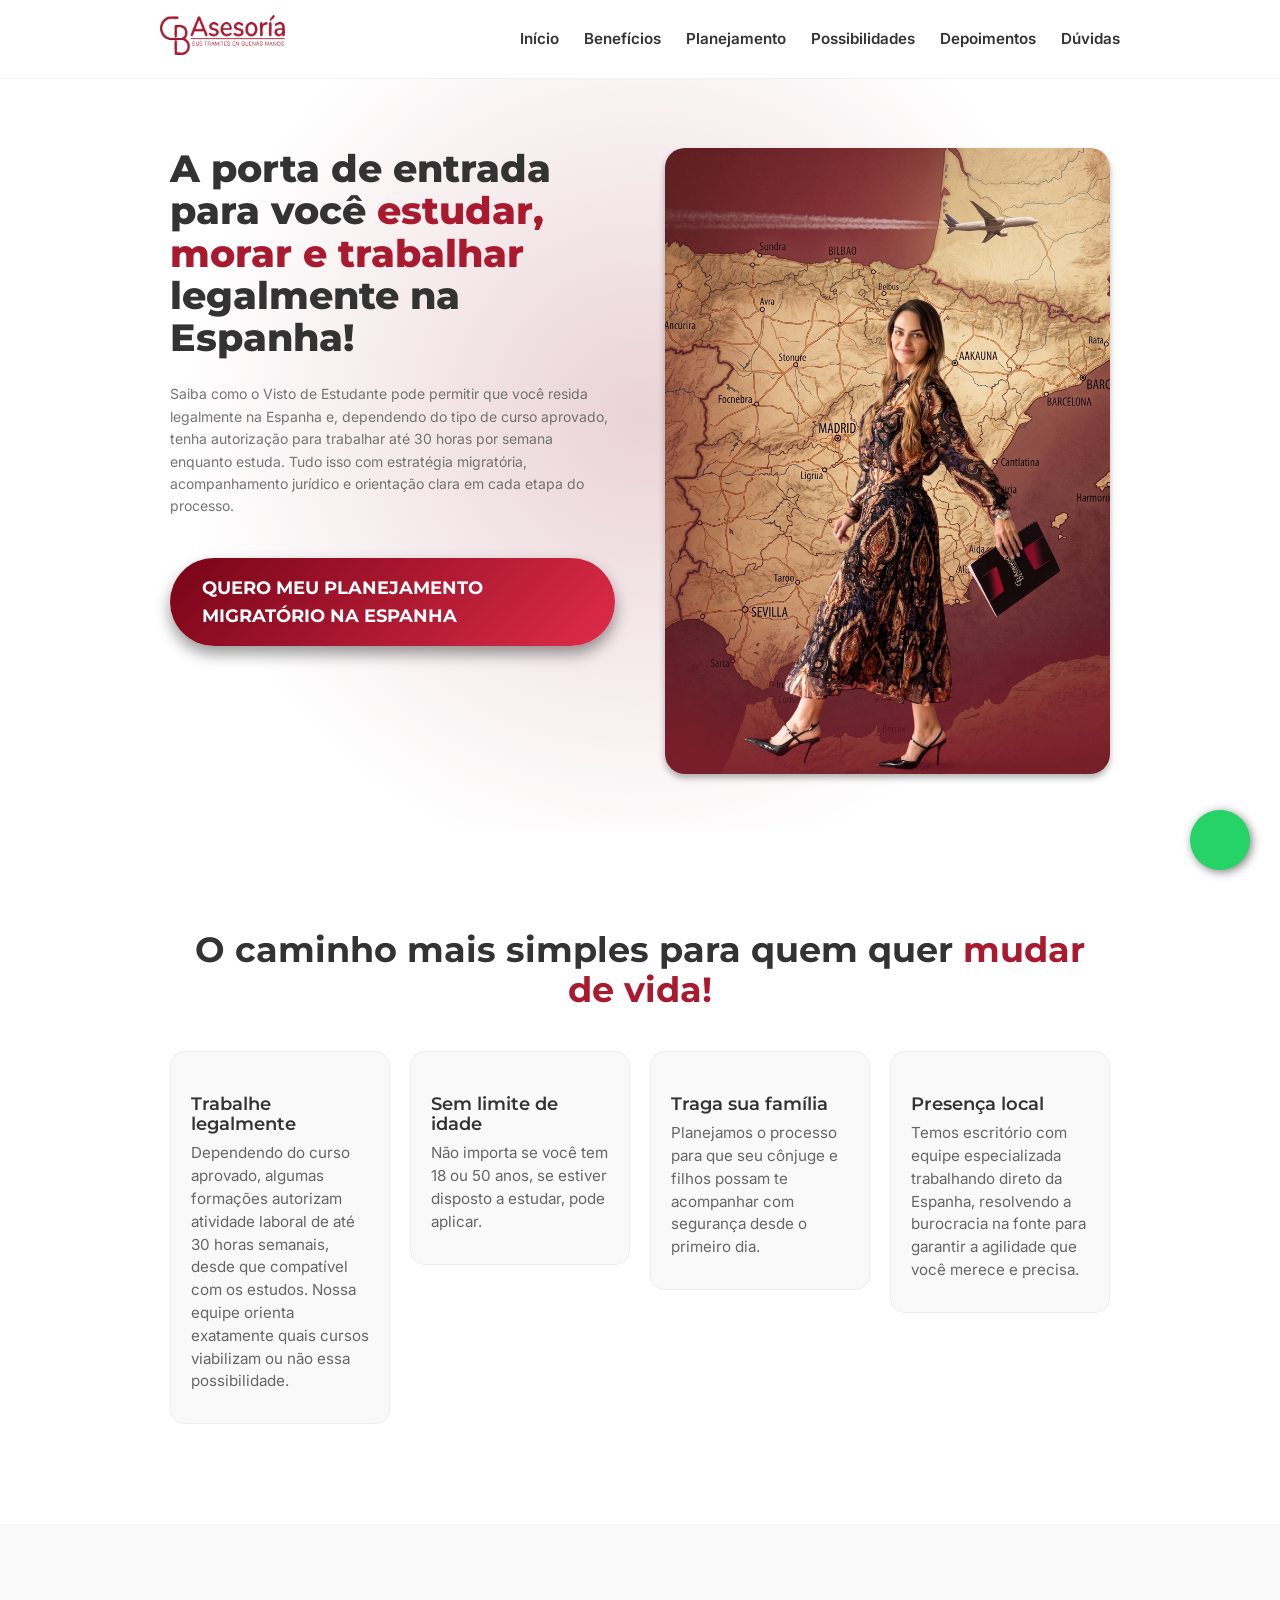
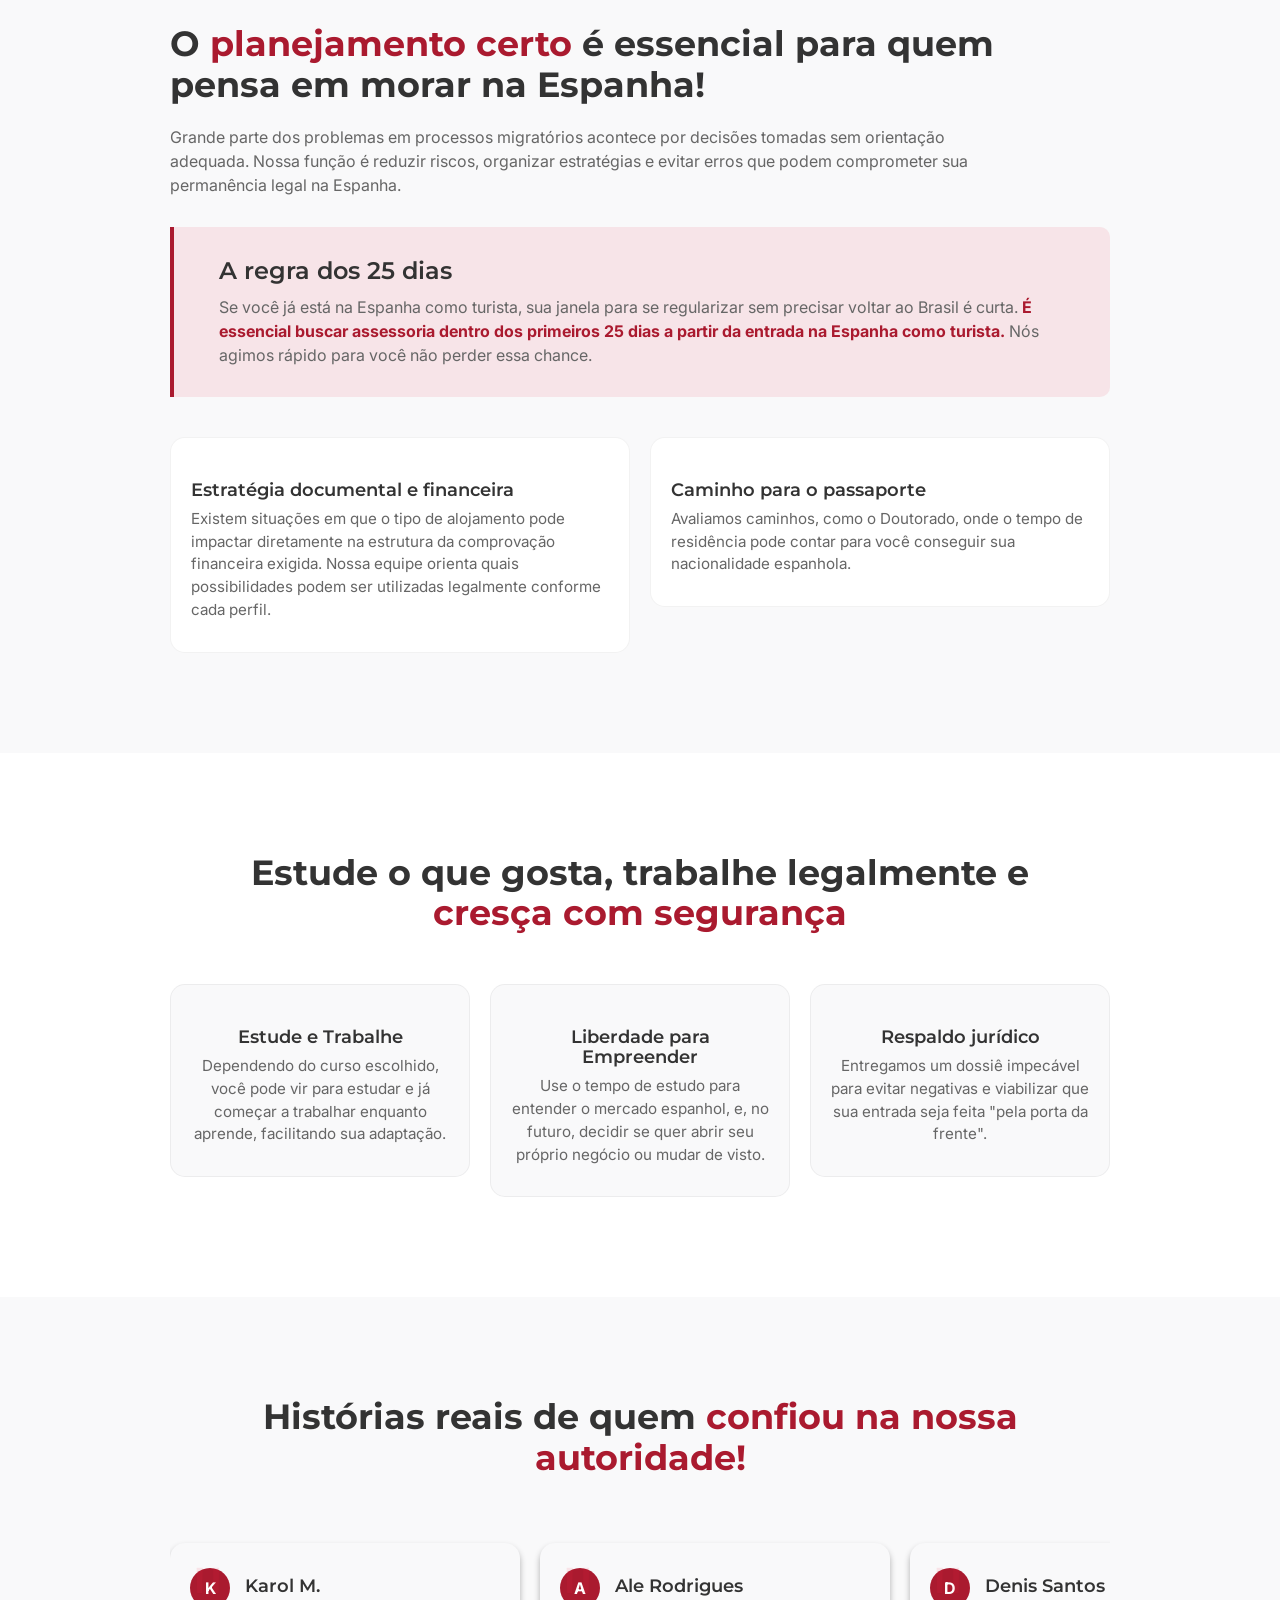
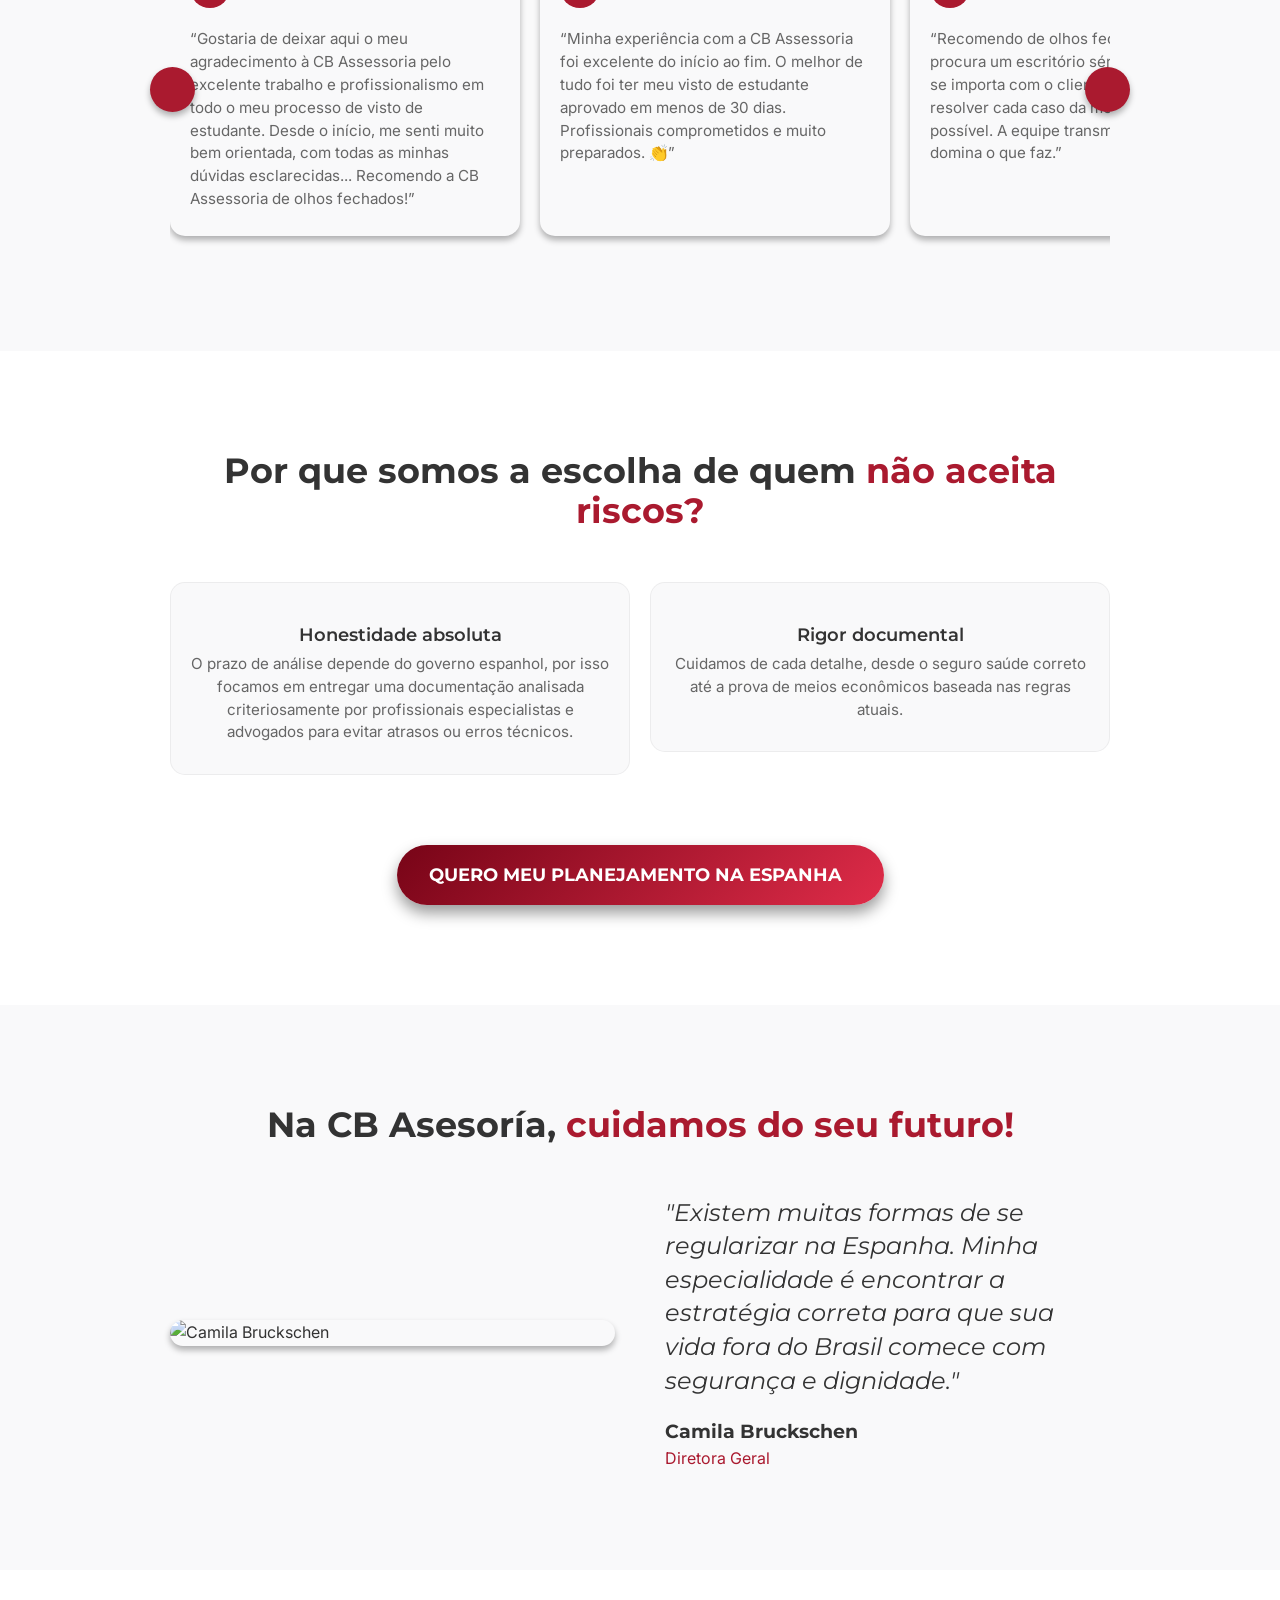
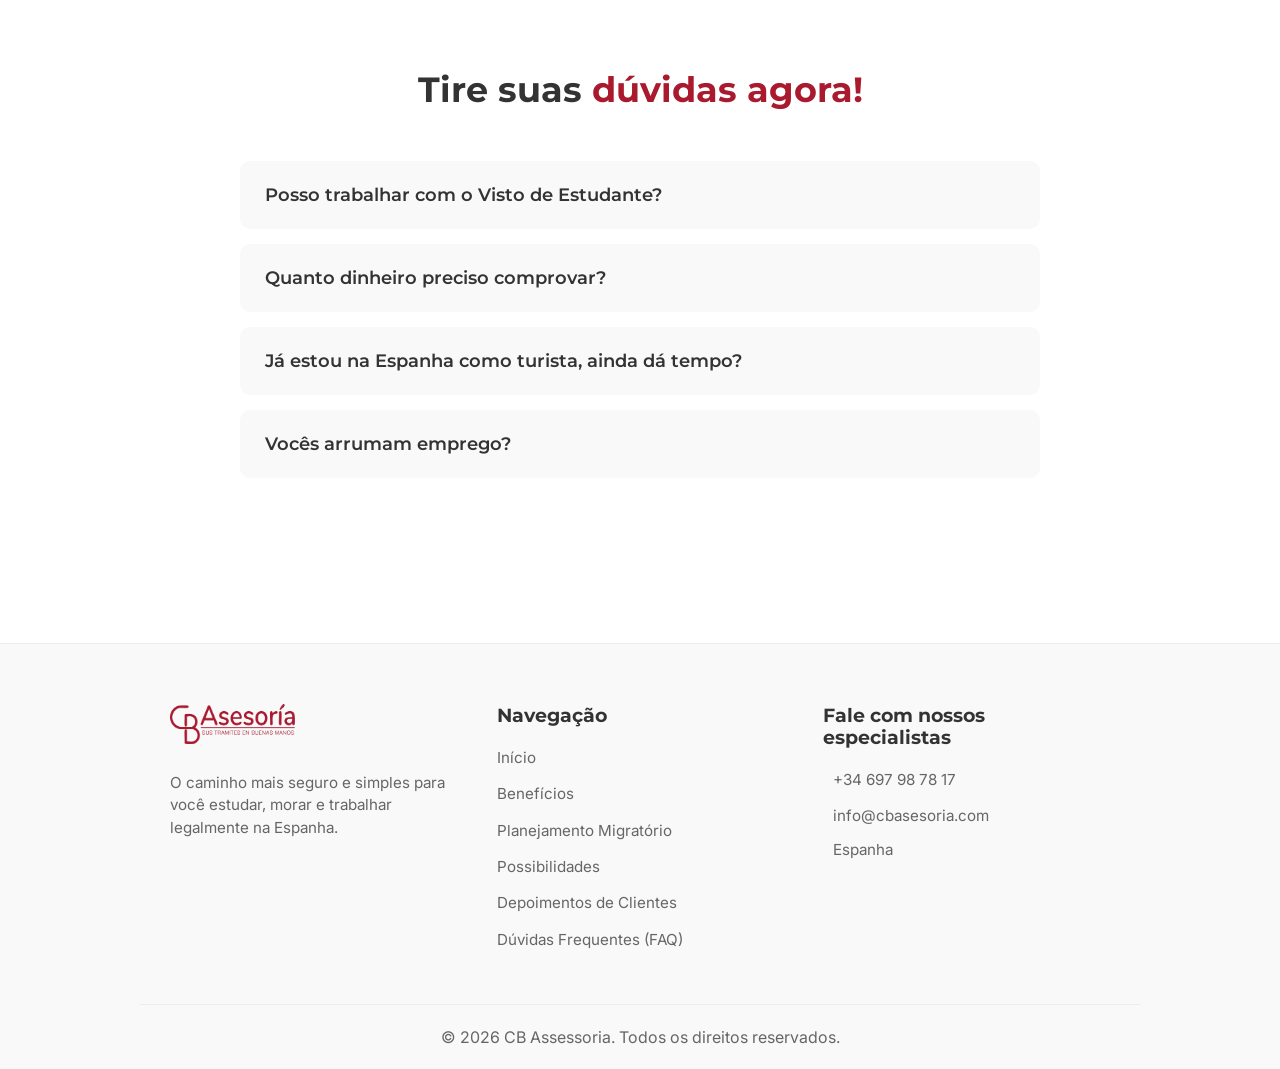
==== commit 6bb4c025: "Add files via upload" ====
--- a/index.html
+++ b/index.html
@@ -3,11 +3,33 @@
 <head>
     <meta charset="UTF-8">
     <meta name="viewport" content="width=device-width, initial-scale=1.0">
-    <title>CB Assessoria - Visto de Estudante na Espanha</title>
+    <title>CB Asesoria - A porta de entrada para você estudar, morar e trabalhar legalmente na Espanha!</title>
     <meta name="description" content="O caminho mais simples para você estudar, morar e trabalhar legalmente na Espanha.">
+    <meta name="keywords" content="visto estudante espanha, assessoria migratória, morar na espanha, estudar espanha, visto espanha">
+    
+    <!-- Open Graph / WhatsApp -->
+    <meta property="og:type" content="website">
+    <meta property="og:url" content="https://cbasesoria.com/lp-nomadedigital/">
+    <meta property="og:title" content="CB Asesoria - A porta de entrada para você estudar, morar e trabalhar legalmente na Espanha!">
+    <meta property="og:description" content="O caminho mais simples para você estudar, morar e trabalhar legalmente na Espanha. Planejamento migratório completo.">
+    <meta property="og:image" content="https://cbasesoria.com/lp-nomadedigital/hero-cb.jpeg">
+
+    <!-- Twitter -->
+    <meta property="twitter:card" content="summary_large_image">
+    <meta property="twitter:title" content="CB Asesoria - A porta de entrada para você estudar, morar e trabalhar legalmente na Espanha!">
+    <meta property="twitter:description" content="O caminho mais simples para você estudar, morar e trabalhar legalmente na Espanha.">
+    <meta property="twitter:image" content="https://cbasesoria.com/lp-nomadedigital/hero-cb.jpeg">
+
+    <!-- Favicon & Canonical -->
+    <link rel="icon" type="image/png" href="favicon-cb.png">
+    <link rel="canonical" href="https://cbasesoria.com/lp-nomadedigital/">
+
+    <!-- Preload & Styles -->
+    <link rel="preload" href="style.css?v=2" as="style">
     <link rel="stylesheet" href="style.css?v=2">
-    <!-- Phosphor Icons -->
-    <script src="https://unpkg.com/@phosphor-icons/web"></script>
+    
+    <!-- Scripts -->
+    <script defer src="https://unpkg.com/@phosphor-icons/web"></script>
 </head>
 <body>
 
@@ -269,7 +291,7 @@
             <div class="bio-grid">
                 <!-- Foto da Camila -->
                 <div style="border-radius: 20px; overflow: hidden; box-shadow: var(--shadow-sm); display: flex;">
-                    <img src="Camila Bruckschen.jpg" alt="Camila Bruckschen" style="width: 100%; object-fit: cover; border-radius: 20px;">
+                    <img src="Camila Bruckschen.jpg" alt="Camila Bruckschen" loading="lazy" decoding="async" style="width: 100%; object-fit: cover; border-radius: 20px;">
                 </div>
                 
                 <div>
@@ -335,7 +357,7 @@
     <footer class="main-footer">
         <div class="container footer-grid">
             <div class="footer-col">
-                <img src="Layer-1.png.webp" alt="CB Assessoria Logo" class="footer-logo">
+                <img src="Layer-1.png.webp" alt="CB Assessoria Logo" class="footer-logo" loading="lazy" decoding="async">
                 <p>O caminho mais seguro e simples para você estudar, morar e trabalhar legalmente na Espanha.</p>
             </div>
             <div class="footer-col">
@@ -350,7 +372,7 @@
             <div class="footer-col">
                 <h4>Fale com nossos especialistas</h4>
                 <a href="form.html"><i class="ph-fill ph-whatsapp-logo"></i> +34 697 98 78 17</a>
-                <p><i class="ph-fill ph-envelope"></i> contato@cbasesoria.com</p>
+                <p><i class="ph-fill ph-envelope"></i> info@cbasesoria.com</p>
                 <p><i class="ph-fill ph-map-pin"></i> Espanha</p>
             </div>
         </div>
@@ -359,6 +381,6 @@
         </div>
     </footer>
 
-    <script src="script.js"></script>
+    <script defer src="script.js"></script>
 </body>
 </html>
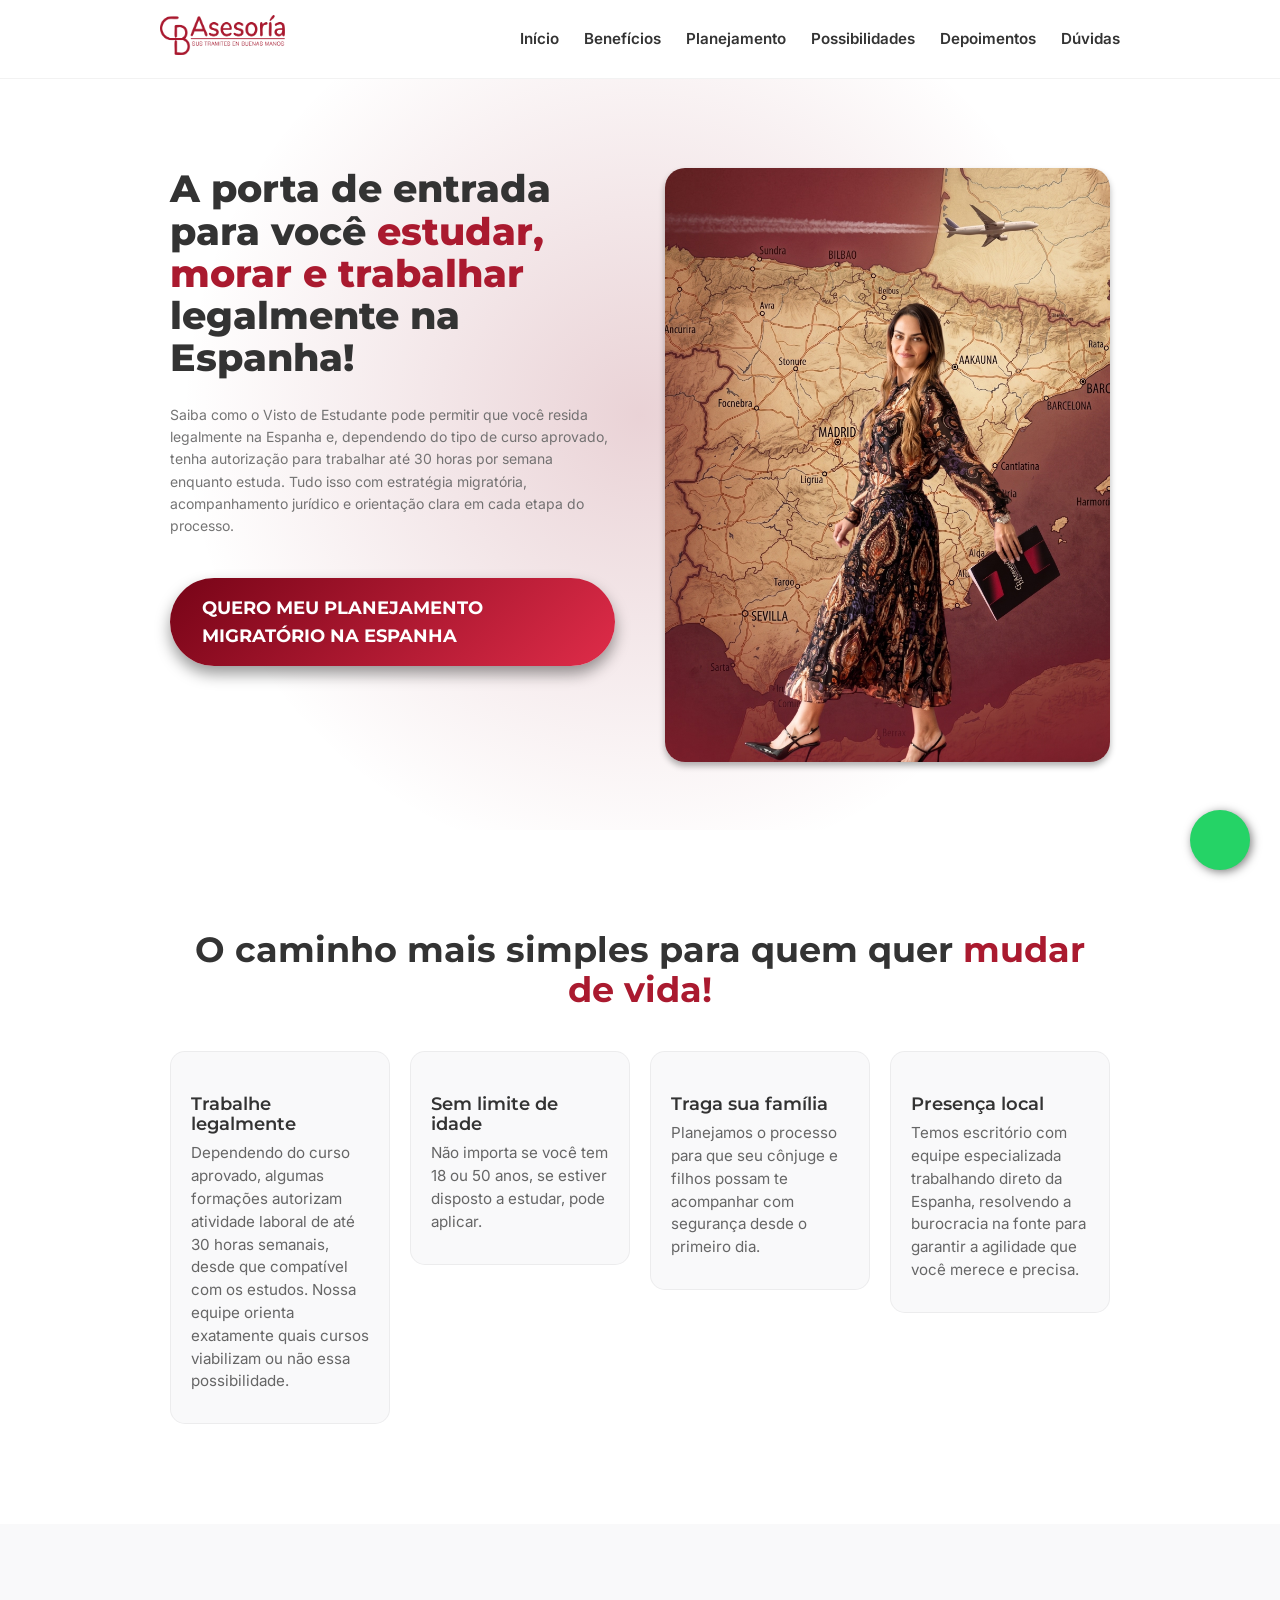
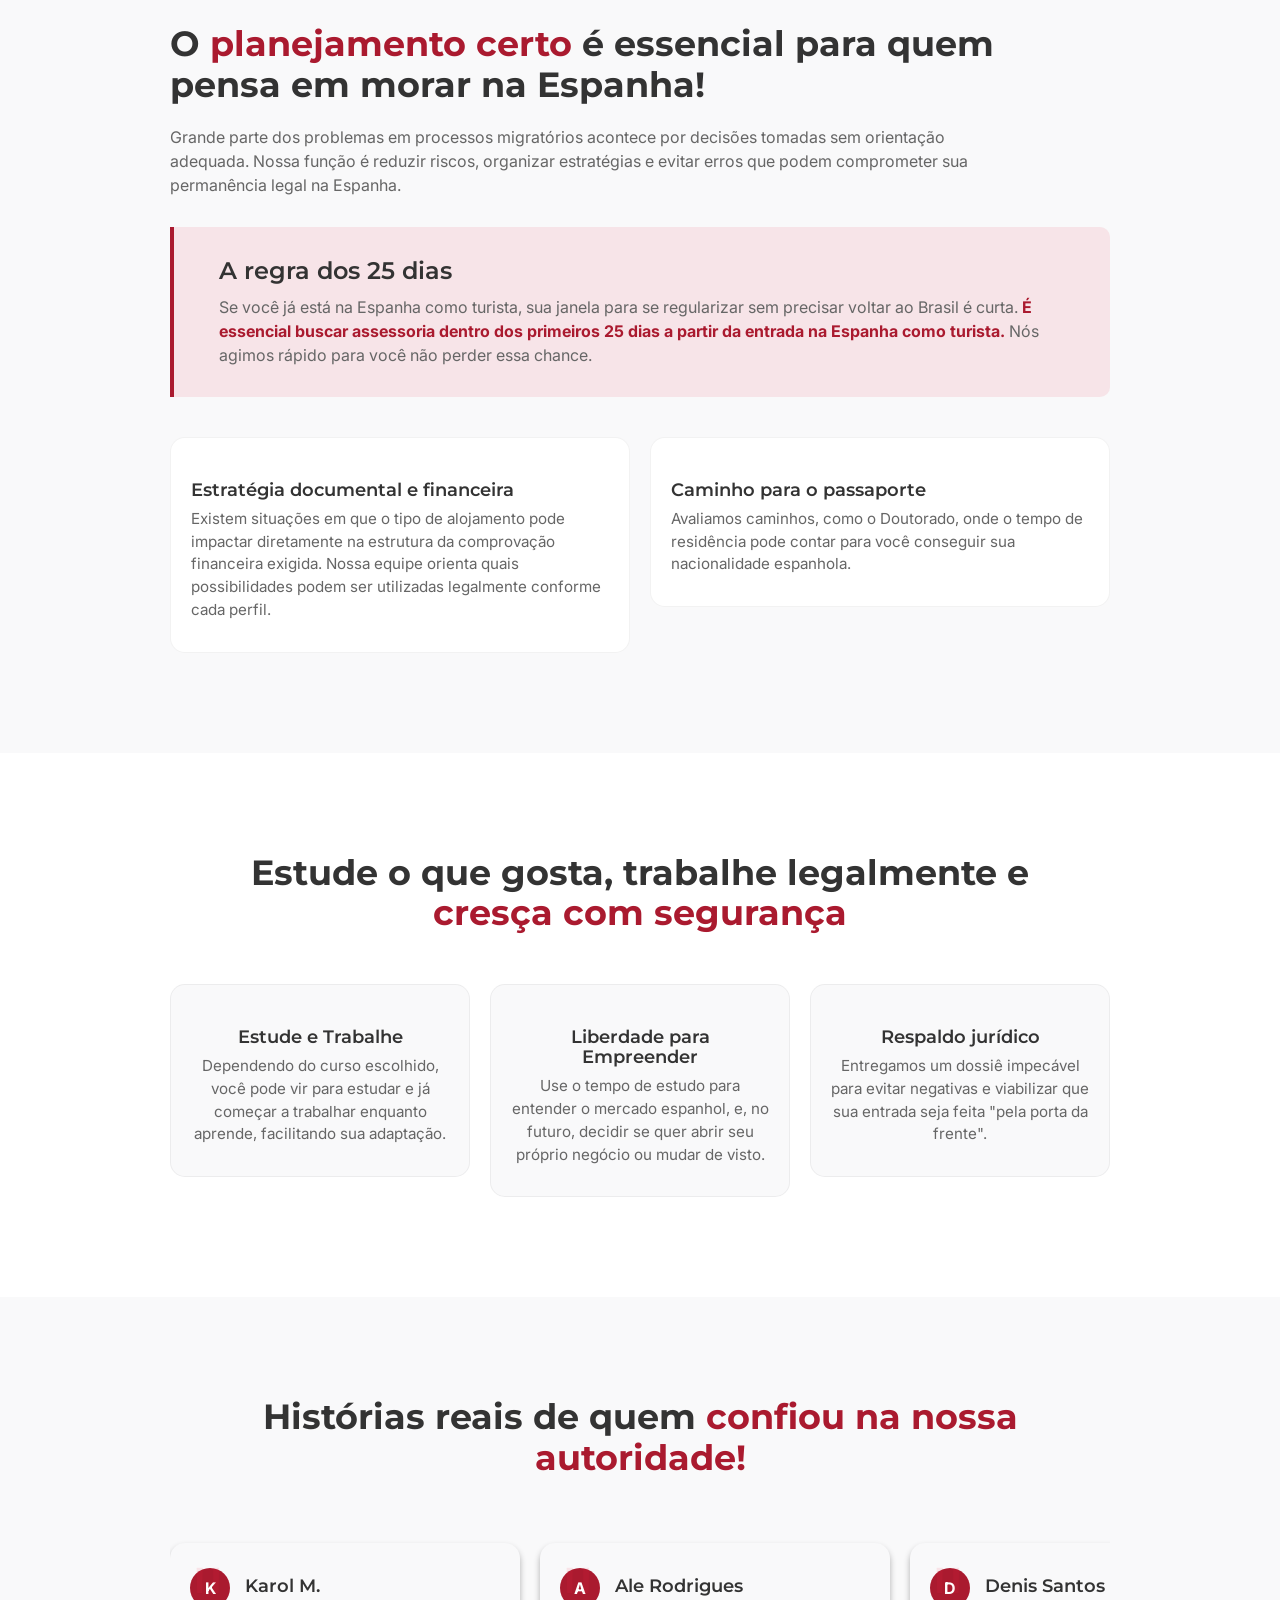
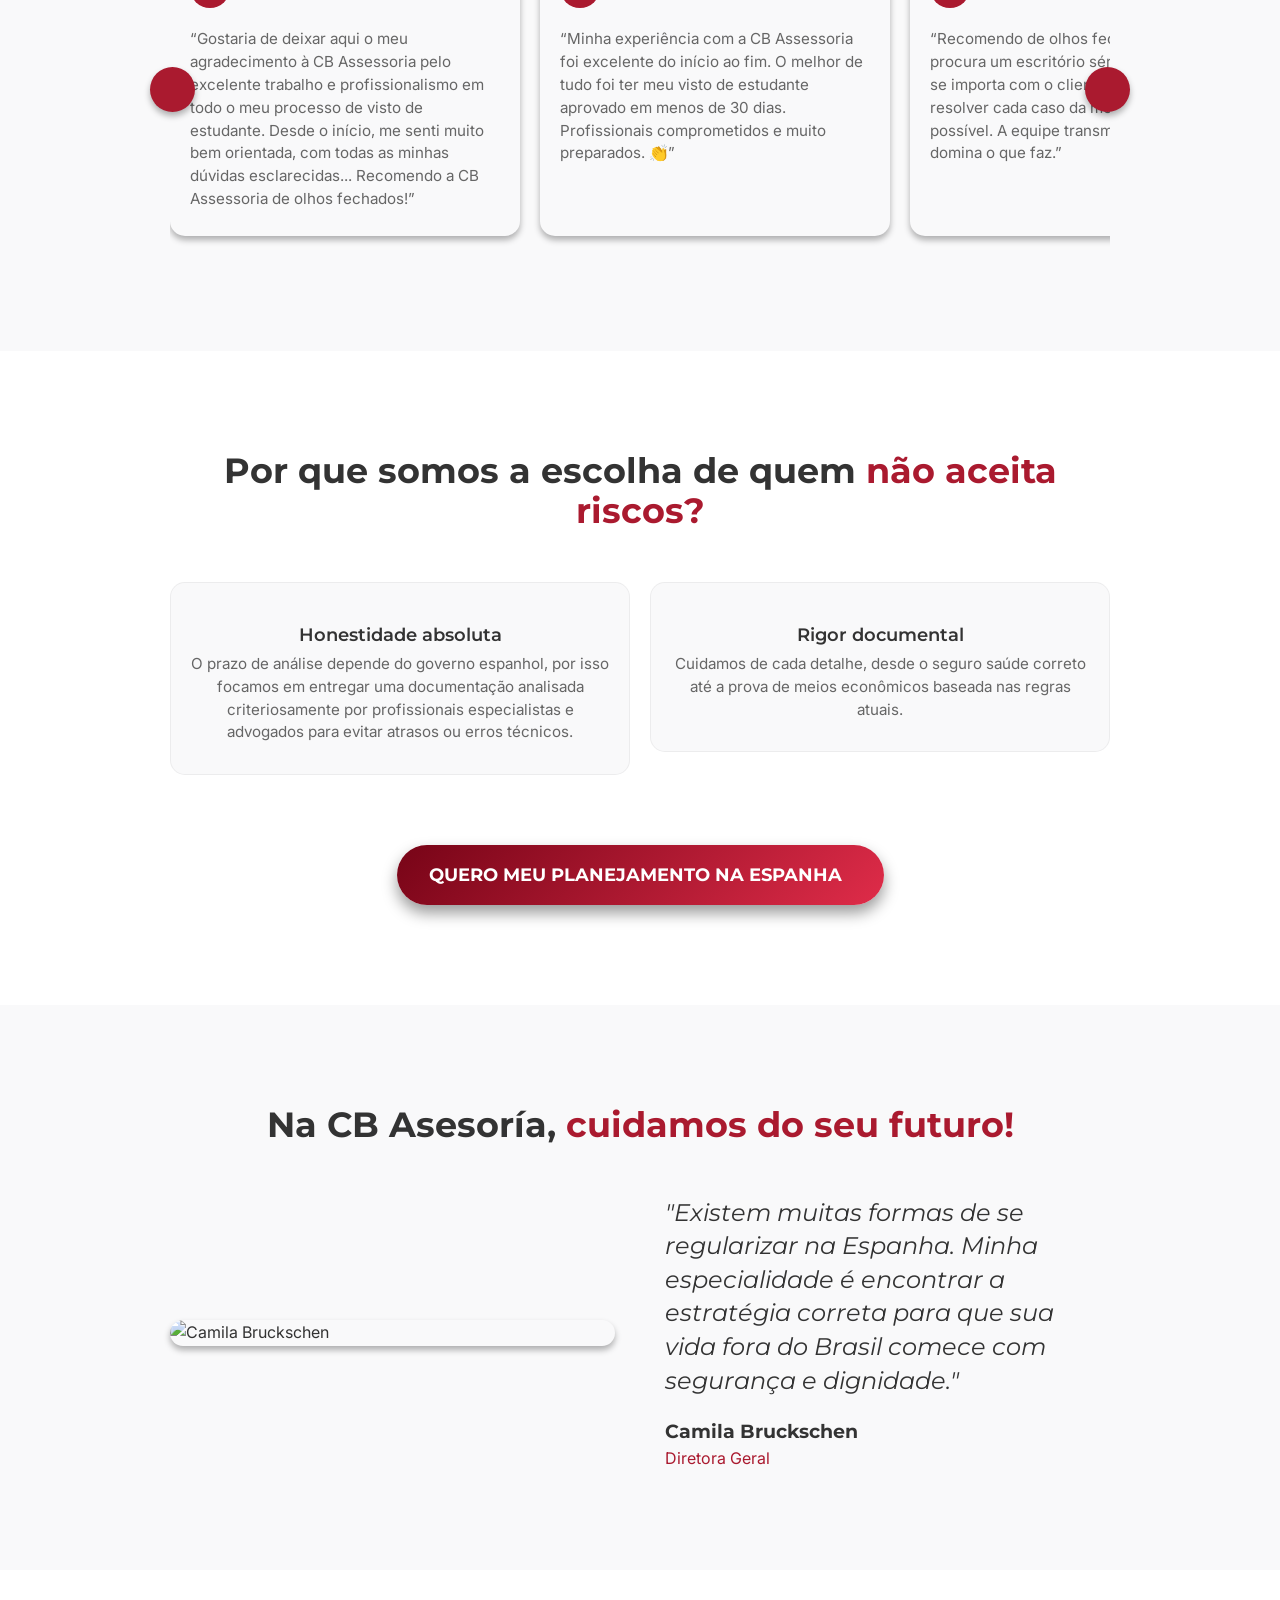
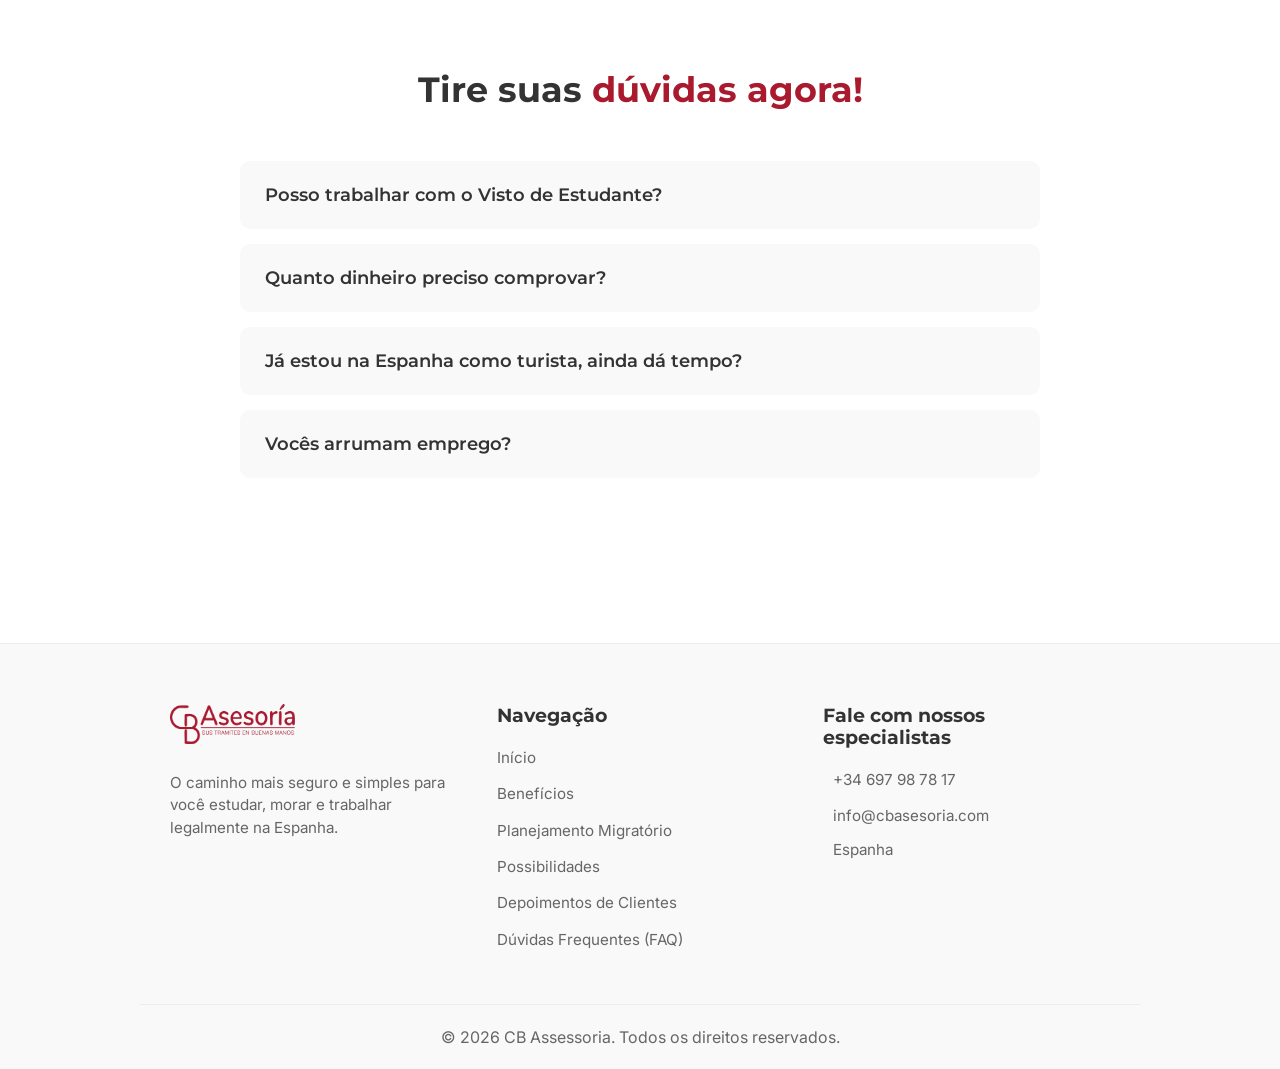
==== commit 0d3338bd: "Add files via upload" ====
--- a/index.html
+++ b/index.html
@@ -79,8 +79,12 @@
                         <i class="ph-bold ph-arrow-right"></i>
                     </a>
                 </div>
-                <div>
-                    <img src="hero-cb.jpeg" alt="Estudar e trabalhar na Espanha" style="width: 100%; border-radius: 20px; object-fit: cover; box-shadow: var(--shadow-sm);">
+                <div class="hero-carousel">
+                    <div class="hero-carousel-inner">
+                        <img src="hero-cb.jpeg" alt="Estudar e trabalhar na Espanha" class="hero-carousel-img">
+                        <img src="student_1.png" alt="Estudante brasileira na Espanha" class="hero-carousel-img">
+                        <img src="student_2.png" alt="Estudante brasileiro na Espanha" class="hero-carousel-img">
+                    </div>
                 </div>
             </div>
         </div>
--- a/style.css
+++ b/style.css
@@ -253,6 +253,36 @@
   margin-bottom: 40px;
   color: var(--c-text-main);
   opacity: 0.9;
+}
+
+/* Hero Carousel */
+.hero-carousel {
+  width: 100%;
+  border-radius: 20px;
+  overflow: hidden;
+  box-shadow: var(--shadow-sm);
+  position: relative;
+  aspect-ratio: 3/4;
+}
+
+.hero-carousel-inner {
+  display: flex;
+  width: 300%;
+  height: 100%;
+  animation: heroSlide 15s infinite ease-in-out;
+}
+
+.hero-carousel-img {
+  width: 33.3333%;
+  height: 100%;
+  object-fit: cover;
+}
+
+@keyframes heroSlide {
+  0%, 25% { transform: translateX(0); }
+  33.33%, 58.33% { transform: translateX(-33.3333%); }
+  66.66%, 91.66% { transform: translateX(-66.6666%); }
+  100% { transform: translateX(0); }
 }
 
 /* Layout Utilities */
--- a/style.css
+++ b/style.css
@@ -253,6 +253,36 @@
   margin-bottom: 40px;
   color: var(--c-text-main);
   opacity: 0.9;
+}
+
+/* Hero Carousel */
+.hero-carousel {
+  width: 100%;
+  border-radius: 20px;
+  overflow: hidden;
+  box-shadow: var(--shadow-sm);
+  position: relative;
+  aspect-ratio: 3/4;
+}
+
+.hero-carousel-inner {
+  display: flex;
+  width: 300%;
+  height: 100%;
+  animation: heroSlide 15s infinite ease-in-out;
+}
+
+.hero-carousel-img {
+  width: 33.3333%;
+  height: 100%;
+  object-fit: cover;
+}
+
+@keyframes heroSlide {
+  0%, 25% { transform: translateX(0); }
+  33.33%, 58.33% { transform: translateX(-33.3333%); }
+  66.66%, 91.66% { transform: translateX(-66.6666%); }
+  100% { transform: translateX(0); }
 }
 
 /* Layout Utilities */
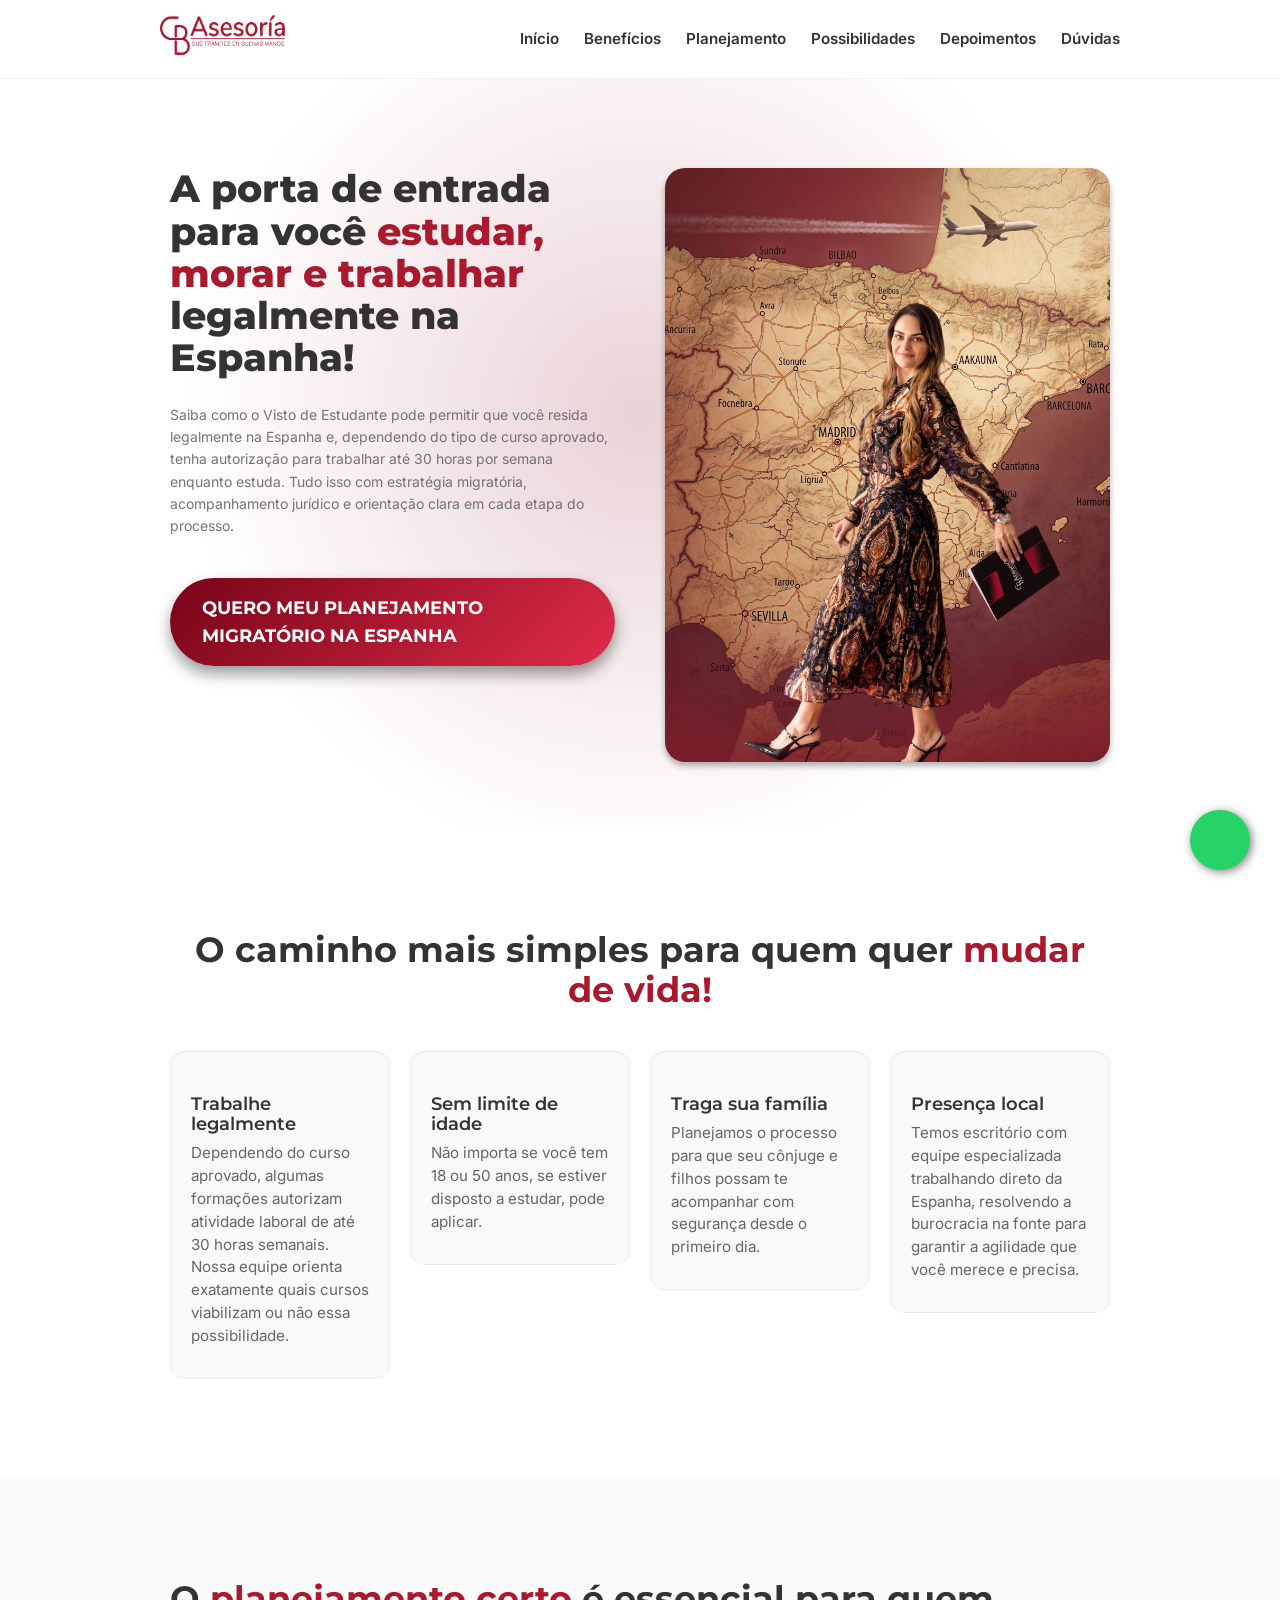
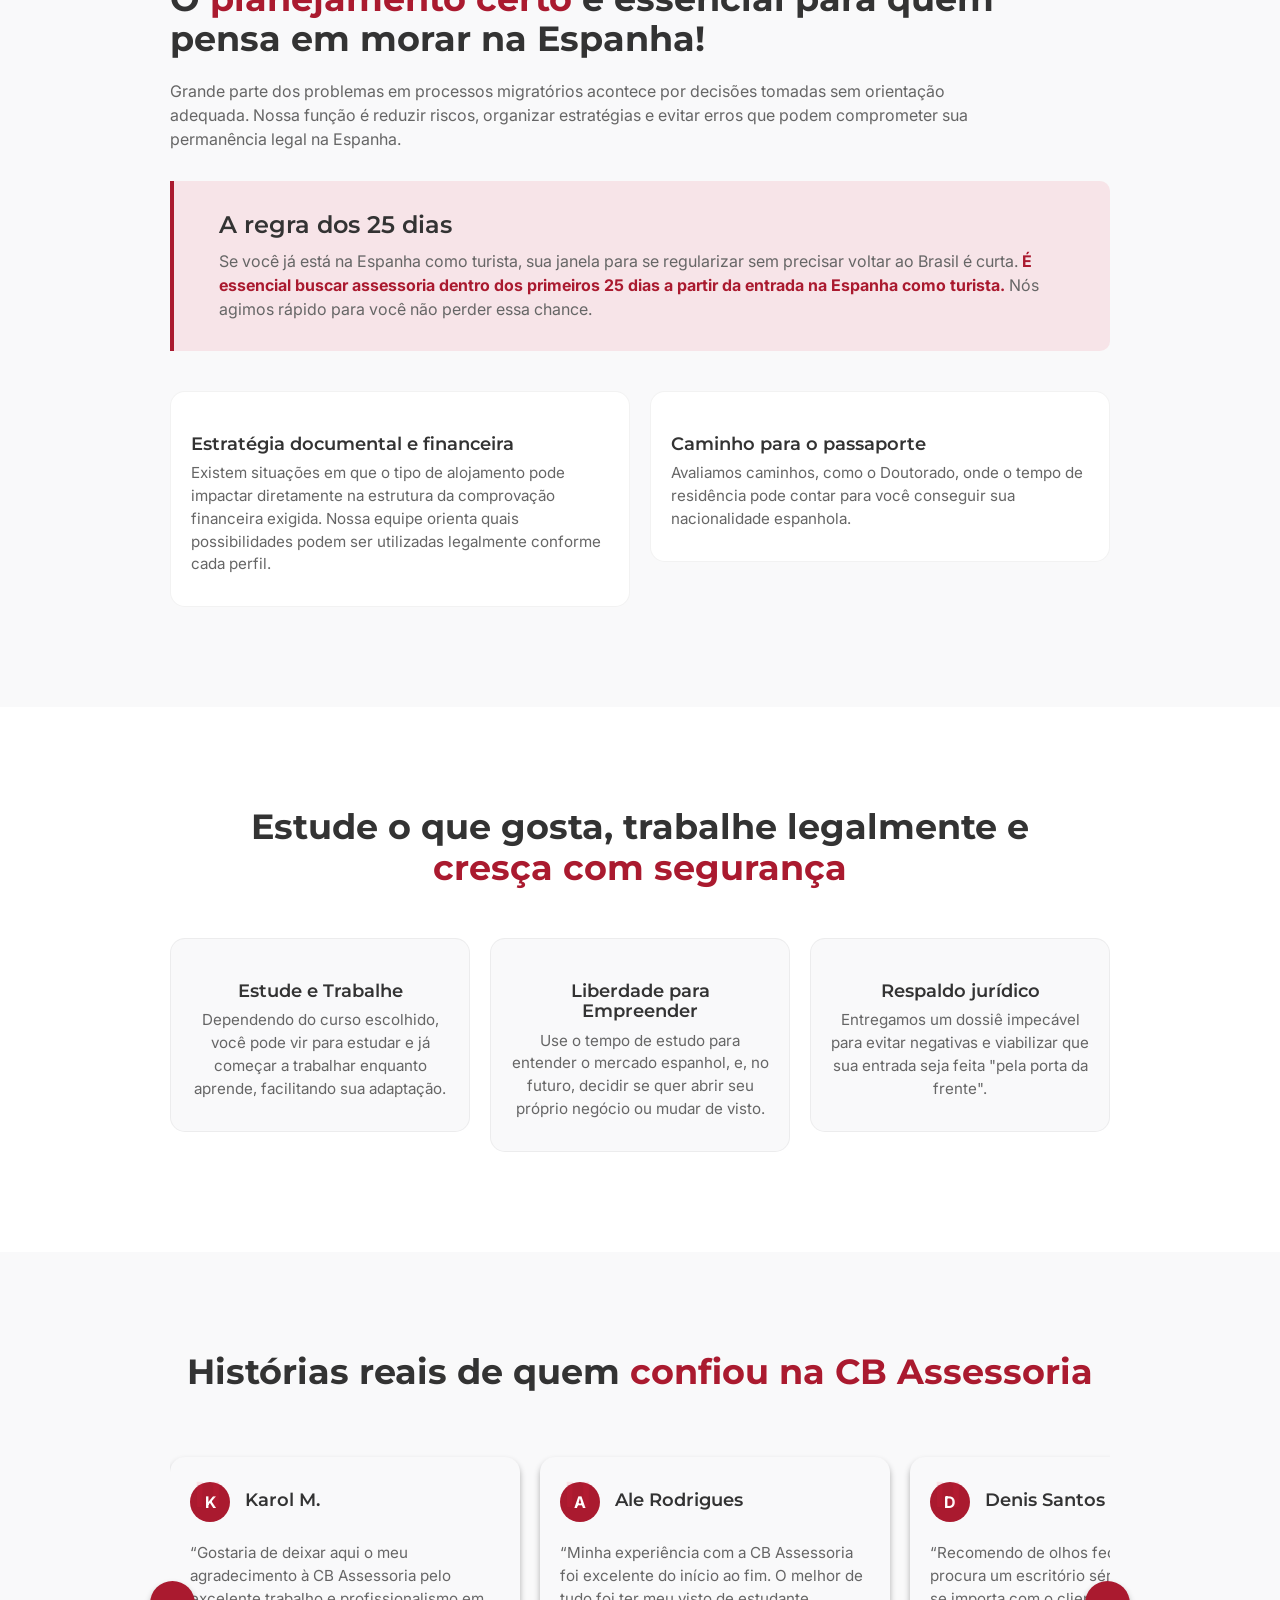
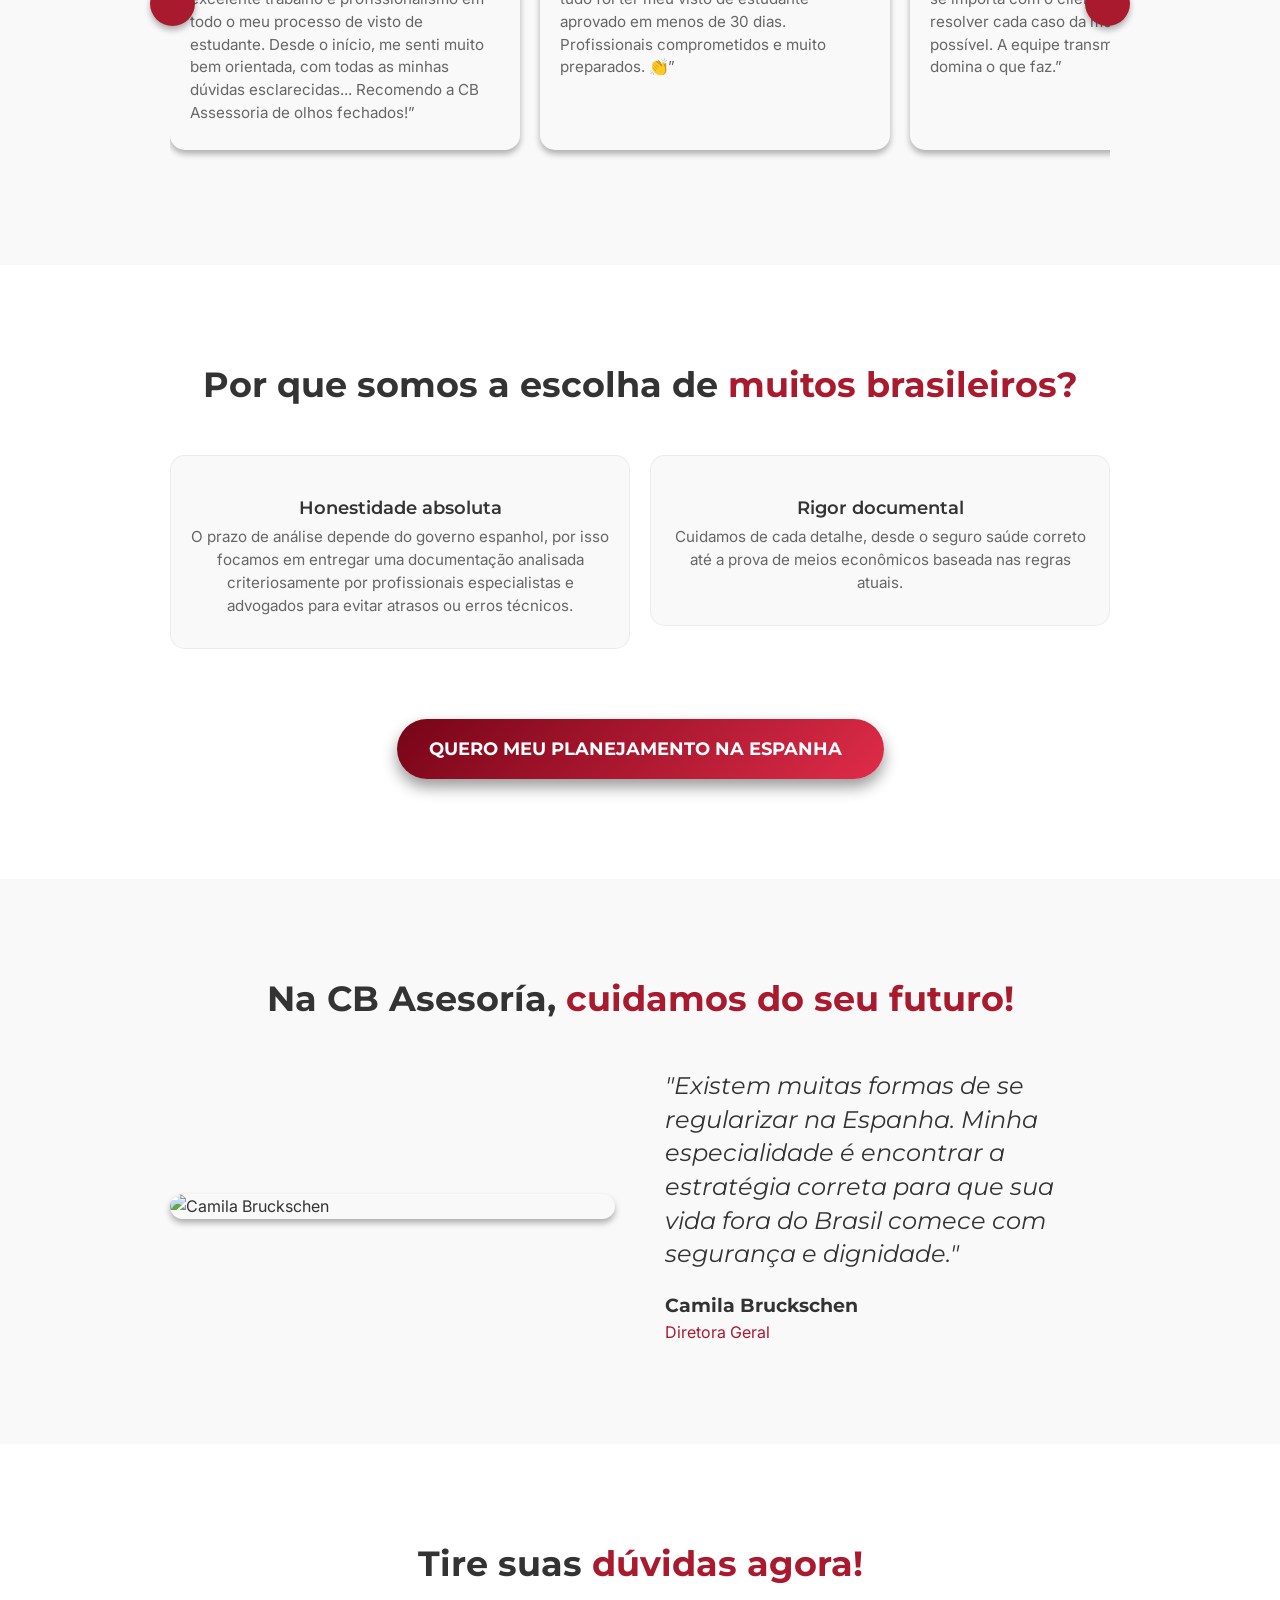
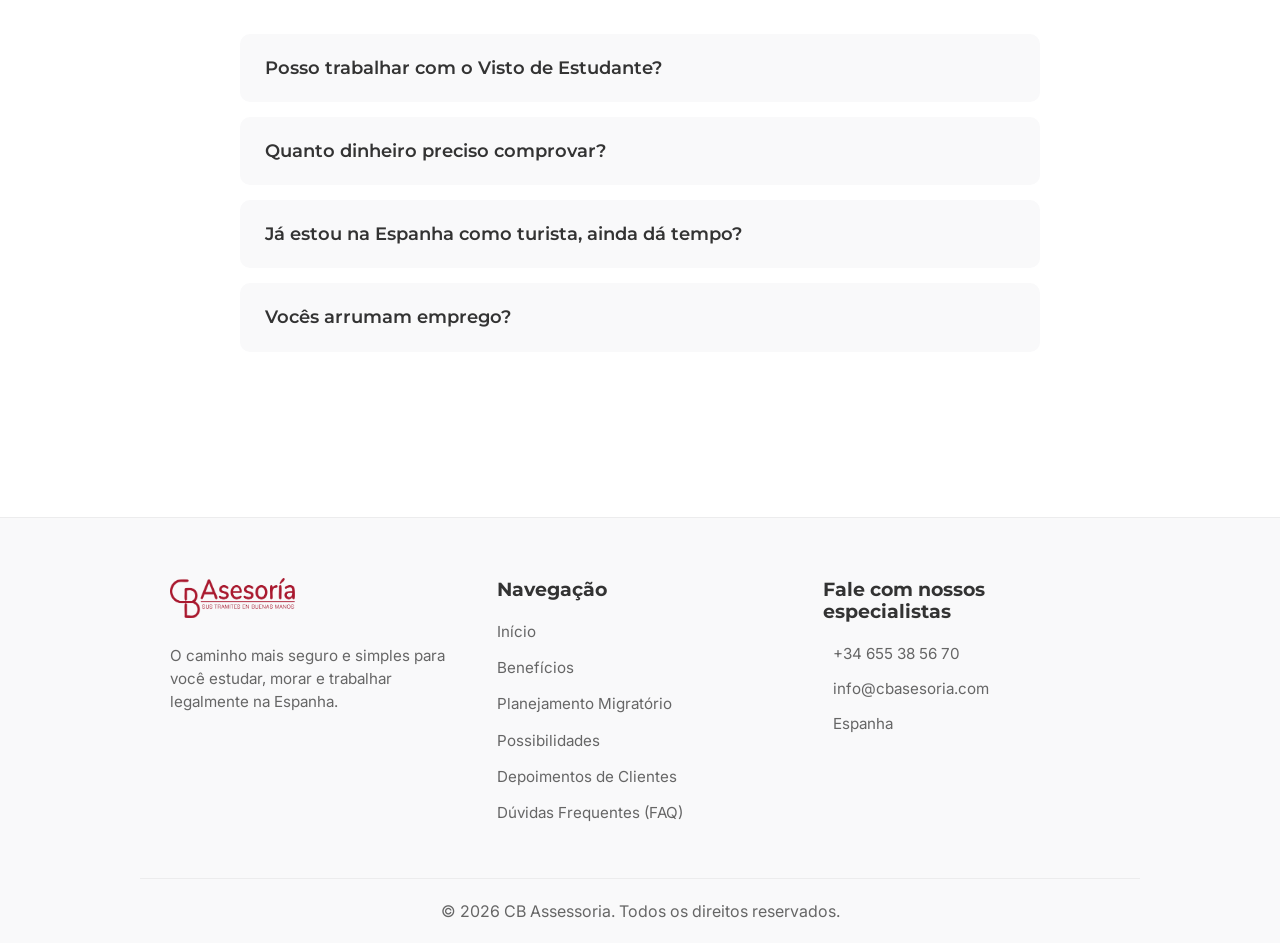
==== commit fb9a4bd7: "Add files via upload" ====
--- a/index.html
+++ b/index.html
@@ -57,7 +57,7 @@
     </header>
 
     <!-- Floating WhatsApp Button -->
-    <a href="form.html" class="whatsapp-float" aria-label="Fale conosco no WhatsApp">
+    <a href="https://wa.me/34655385670" target="_blank" rel="noopener" class="whatsapp-float" aria-label="Fale conosco no WhatsApp">
         <i class="ph-fill ph-whatsapp-logo"></i>
     </a>
 
@@ -99,7 +99,7 @@
                 <div class="card">
                     <i class="ph-fill ph-briefcase"></i>
                     <h3>Trabalhe legalmente</h3>
-                    <p>Dependendo do curso aprovado, algumas formações autorizam atividade laboral de até 30 horas semanais, desde que compatível com os estudos. Nossa equipe orienta exatamente quais cursos viabilizam ou não essa possibilidade.</p>
+                    <p>Dependendo do curso aprovado, algumas formações autorizam atividade laboral de até 30 horas semanais. Nossa equipe orienta exatamente quais cursos viabilizam ou não essa possibilidade.</p>
                 </div>
                 
                 <div class="card">
@@ -182,7 +182,7 @@
     <!-- SEÇÃO 5: PROVA SOCIAL -->
     <section class="section-padding" style="background: var(--c-bg-card);" id="depoimentos">
         <div class="container">
-            <h2 class="text-center" style="margin-bottom: 50px;">Histórias reais de quem <span class="text-highlight">confiou na nossa autoridade!</span></h2>
+            <h2 class="text-center" style="margin-bottom: 50px;">Histórias reais de quem <span class="text-highlight">confiou na CB Assessoria</span></h2>
             
             <div class="carousel-wrapper" style="position: relative;">
                 <button class="carousel-btn prev-btn" aria-label="Anterior" onclick="scrollCarousel(-1)"><i class="ph-bold ph-caret-left"></i></button>
@@ -265,7 +265,7 @@
     <!-- SEÇÃO 6: AUTORIDADE -->
     <section class="section-padding text-center" id="autoridade">
         <div class="container">
-            <h2 style="margin-bottom: 50px;">Por que somos a escolha de quem <span class="text-highlight">não aceita riscos?</span></h2>
+            <h2 style="margin-bottom: 50px;">Por que somos a escolha de <span class="text-highlight">muitos brasileiros?</span></h2>
             
             <div class="grid-cards" style="margin-bottom: 50px;">
                 <div class="card">
@@ -375,7 +375,7 @@
             </div>
             <div class="footer-col">
                 <h4>Fale com nossos especialistas</h4>
-                <a href="form.html"><i class="ph-fill ph-whatsapp-logo"></i> +34 697 98 78 17</a>
+                <a href="https://wa.me/34655385670" target="_blank" rel="noopener"><i class="ph-fill ph-whatsapp-logo"></i> +34 655 38 56 70</a>
                 <p><i class="ph-fill ph-envelope"></i> info@cbasesoria.com</p>
                 <p><i class="ph-fill ph-map-pin"></i> Espanha</p>
             </div>
--- a/style.css
+++ b/style.css
@@ -768,8 +768,8 @@
     padding: 45px 0 !important;
   }
   
-  /* Hide standard buttons in content */
-  .btn.btn-primary {
+  /* Hide standard CTA buttons in content (landing), but NEVER the form submit */
+  .btn.btn-primary:not([type="submit"]) {
     display: none !important;
   }
   
--- a/style.css
+++ b/style.css
@@ -768,8 +768,8 @@
     padding: 45px 0 !important;
   }
   
-  /* Hide standard buttons in content */
-  .btn.btn-primary {
+  /* Hide standard CTA buttons in content (landing), but NEVER the form submit */
+  .btn.btn-primary:not([type="submit"]) {
     display: none !important;
   }
   
